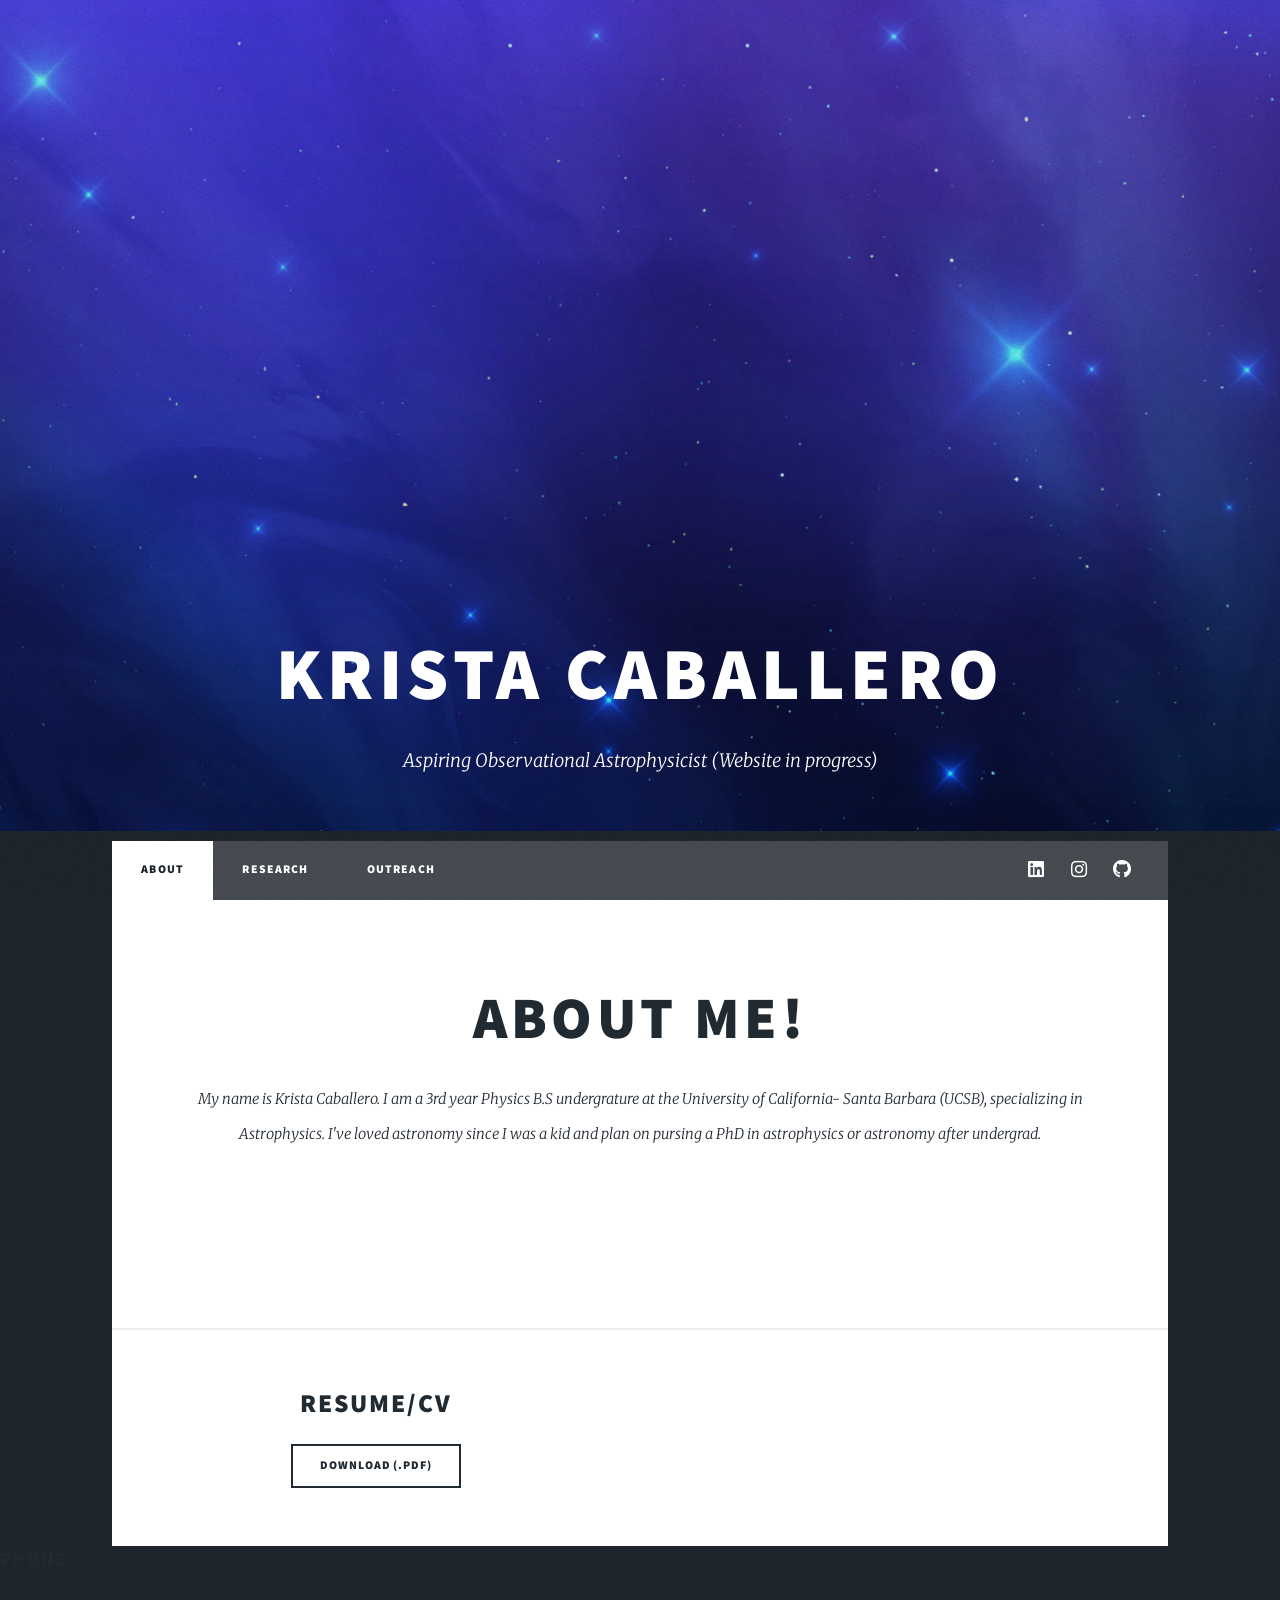
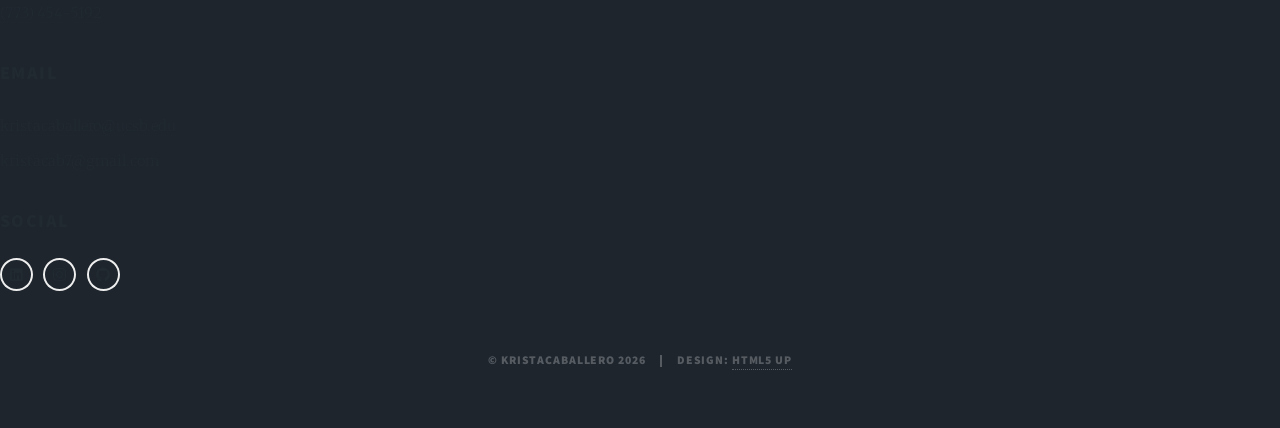
==== about.html @ 3893f132 "rename" ====
<!DOCTYPE HTML>
<!--
	Massively by HTML5 UP
	html5up.net | @ajlkn
	Free for personal and commercial use under the CCA 3.0 license (html5up.net/license)
-->
<html>
	<head>
		<title>About- Krista Caballero</title>
		<meta charset="utf-8" />
		<meta name="viewport" content="width=device-width, initial-scale=1, user-scalable=no" />
		<meta name="description" content="Krista Caballero — Physics undergraduate at UC Santa Barbara, aspiring observational astrophysicist." />
		<link rel="stylesheet" href="assets/css/main.css" />
		<noscript><link rel="stylesheet" href="assets/css/noscript.css" /></noscript>
	</head>
	<body class="is-preload">

		<!-- Wrapper -->
			<div id="wrapper" class="fade-in">

				<!-- Intro -->
					<div id="intro">
						<h1>Krista Caballero</h1>
						<p> Aspiring Observational Astrophysicist (Website in progress)</p>
						
					</div>

				

				<!-- Nav -->
					<nav id="nav">
						<ul class="links">
							<li class="active"><a href="index.html">About</a></li>
							<li><a href="generic.html">Research</a></li>
							<li><a href="elements.html">Outreach</a></li>
						</ul>
						<ul class="icons">
							<li><a href="#" class="icon brands fa-linkedin"><span class="label">LinkedIn</span></a></li>
							<li><a href="#" class="icon brands fa-instagram"><span class="label">Instagram</span></a></li>
							<li><a href="#" class="icon brands fa-github"><span class="label">GitHub</span></a></li>
						</ul>
					</nav>

				<!-- Main -->
					<div id="main">

						<!-- Featured Post -->
							<article class="post featured">
								<header class="major">
									<h2> About Me! </h2>
									<p> My name is Krista Caballero. I am a 3rd year Physics B.S undergrature at the University
										of California- Santa Barbara (UCSB), specializing in Astrophysics. I've loved astronomy since 
										I was a kid and plan on pursing a PhD in astrophysics or astronomy after undergrad.</p>
								</header>
								<a href="#" class="image main"><img src="images/pic01.jpg" alt="" /></a>
								
							</article>

						<!-- Posts -->
							<section class="posts">
								<article>
									<header>
				
										<h2> Resume/CV </h2>
									</header>

									<ul class="actions special">
										<li><a href="#" class="button"> Download (.pdf) </a></li>
									</ul>
								</article>
								

		
					</div>

				


						<section class="split contact">
						
							<section>
								<h3>Phone</h3>
								<p><a href="#">(773) 454-5192</a></p>
							</section>
							<section>
								<h3>Email</h3>
								<p><a href="#">kristacaballero@ucsb.edu </a> <br/> 
								<a href= "#"> kristacab7@gmail.com </a> </p>
							</section>
							<section>
								<h3>Social</h3>
								<ul class="icons alt">
									<li><a href="#" class="icon brands alt fa-linkedin"><span class="label">LinkedIn</span></a></li>
									<li><a href="#" class="icon brands alt fa-instagram"><span class="label">Instagram</span></a></li>
									<li><a href="#" class="icon brands alt fa-github"><span class="label">GitHub</span></a></li>
								</ul>
							</section>
						</section>
					</footer>

				<!-- Copyright -->
					<div id="copyright">
						<ul><li>&copy; KristaCaballero 2026</li><li>Design: <a href="https://html5up.net">HTML5 UP</a></li></ul>
					</div>

			</div>

		<!-- Scripts -->
			<script src="assets/js/jquery.min.js"></script>
			<script src="assets/js/jquery.scrollex.min.js"></script>
			<script src="assets/js/jquery.scrolly.min.js"></script>
			<script src="assets/js/browser.min.js"></script>
			<script src="assets/js/breakpoints.min.js"></script>
			<script src="assets/js/util.js"></script>
			<script src="assets/js/main.js"></script>

	</body>
</html>
---- assets/css/main.css ----
@import url(fontawesome-all.min.css);
@import url("https://fonts.googleapis.com/css?family=Merriweather:300,700,300italic,700italic|Source+Sans+Pro:900");

/*
	Massively by HTML5 UP
	html5up.net | @ajlkn
	Free for personal and commercial use under the CCA 3.0 license (html5up.net/license)
*/

html, body, div, span, applet, object,
iframe, h1, h2, h3, h4, h5, h6, p, blockquote,
pre, a, abbr, acronym, address, big, cite,
code, del, dfn, em, img, ins, kbd, q, s, samp,
small, strike, strong, sub, sup, tt, var, b,
u, i, center, dl, dt, dd, ol, ul, li, fieldset,
form, label, legend, table, caption, tbody,
tfoot, thead, tr, th, td, article, aside,
canvas, details, embed, figure, figcaption,
footer, header, hgroup, menu, nav, output, ruby,
section, summary, time, mark, audio, video {
	margin: 0;
	padding: 0;
	border: 0;
	font-size: 100%;
	font: inherit;
	vertical-align: baseline;}

article, aside, details, figcaption, figure,
footer, header, hgroup, menu, nav, section {
	display: block;}

body {
	line-height: 1;
}

ol, ul {
	list-style: none;
}

blockquote, q {
	quotes: none;
}

	blockquote:before, blockquote:after, q:before, q:after {
		content: '';
		content: none;
	}

table {
	border-collapse: collapse;
	border-spacing: 0;
}

body {
	-webkit-text-size-adjust: none;
}

mark {
	background-color: transparent;
	color: inherit;
}

input::-moz-focus-inner {
	border: 0;
	padding: 0;
}

input, select, textarea {
	-moz-appearance: none;
	-webkit-appearance: none;
	-ms-appearance: none;
	appearance: none;
}

/* Basic */

	@-ms-viewport {
		width: device-width;
	}

	body {
		-ms-overflow-style: scrollbar;
	}

	@media screen and (max-width: 480px) {

		html, body {
			min-width: 320px;
		}

	}

	html {
		box-sizing: border-box;
	}

	*, *:before, *:after {
		box-sizing: inherit;
	}

	body {
		background-color: #1e252d;
	}

		body.is-preload *, body.is-preload *:before, body.is-preload *:after {
			-moz-animation: none !important;
			-webkit-animation: none !important;
			-ms-animation: none !important;
			animation: none !important;
			-moz-transition: none !important;
			-webkit-transition: none !important;
			-ms-transition: none !important;
			transition: none !important;
		}

/* Type */

	html {
		font-size: 16pt;
	}

		@media screen and (max-width: 1680px) {

			html {
				font-size: 12pt;
			}

		}

		@media screen and (max-width: 1280px) {

			html {
				font-size: 11pt;
			}

		}

		@media screen and (max-width: 360px) {

			html {
				font-size: 10pt;
			}

		}

	body {
		color: #212931;
	}

	body, input, select, textarea {
		font-family: "Merriweather", Georgia, serif;
		font-weight: 300;
		font-size: 1rem;
		line-height: 2.375;
	}

	a {
		-moz-transition: color 0.2s ease-in-out, background-color 0.2s ease-in-out, border-color 0.2s ease-in-out, box-shadow 0.2s ease-in-out;
		-webkit-transition: color 0.2s ease-in-out, background-color 0.2s ease-in-out, border-color 0.2s ease-in-out, box-shadow 0.2s ease-in-out;
		-ms-transition: color 0.2s ease-in-out, background-color 0.2s ease-in-out, border-color 0.2s ease-in-out, box-shadow 0.2s ease-in-out;
		transition: color 0.2s ease-in-out, background-color 0.2s ease-in-out, border-color 0.2s ease-in-out, box-shadow 0.2s ease-in-out;
		border-bottom: dotted 1px;
		text-decoration: none;
	}

		a:hover {
			border-bottom-color: transparent;
		}

	strong, b {
		font-weight: 600;
	}

	em, i {
		font-style: italic;
	}

	p {
		text-align: justify;
		margin: 0 0 2rem 0;
	}

	h1, h2, h3, h4, h5, h6 {
		font-family: "Source Sans Pro", Helvetica, sans-serif;
		font-weight: 900;
		line-height: 1.5;
		letter-spacing: 0.075em;
		text-transform: uppercase;
		margin: 0 0 1rem 0;
	}

		h1 a, h2 a, h3 a, h4 a, h5 a, h6 a {
			border-bottom: 0;
			color: inherit;
			text-decoration: none;
		}

	h1 {
		font-size: 4rem;
		line-height: 1.1;
		margin: 0 0 2rem 0;
	}

	h2 {
		font-size: 1.75rem;
		line-height: 1.3;
		margin: 0 0 1.5rem 0;
	}

	h3 {
		font-size: 1.25rem;
		margin: 0 0 1.5rem 0;
	}

	h4 {
		font-size: 1rem;
	}

	h5 {
		font-size: 0.9rem;
	}

	h6 {
		font-size: 0.8rem;
	}

	sub {
		font-size: 0.8rem;
		position: relative;
		top: 0.5rem;
	}

	sup {
		font-size: 0.8rem;
		position: relative;
		top: -0.5rem;
	}

	blockquote {
		border-left: solid 4px;
		font-style: italic;
		margin: 0 0 2rem 0;
		padding: 0.5rem 0 0.5rem 2rem;
	}

	code {
		border: solid 2px;
		font-family: "Courier New", monospace;
		font-size: 0.9rem;
		margin: 0 0.25rem;
		padding: 0.25rem 0.65rem;
	}

	pre {
		-webkit-overflow-scrolling: touch;
		font-family: "Courier New", monospace;
		font-size: 0.9rem;
		margin: 0 0 2rem 0;
	}

		pre code {
			display: block;
			line-height: 1.75;
			padding: 1rem 1.5rem;
			overflow-x: auto;
		}

	hr {
		border: 0;
		border-bottom: solid 2px;
		margin: 3rem 0;
	}

		hr.major {
			margin: 5rem 0;
		}

	.align-left {
		text-align: left;
	}

	.align-center {
		text-align: center;
	}

	.align-right {
		text-align: right;
	}

	input, select, textarea {
		color: #212931;
	}

	a {
		color: #212931;
		border-bottom-color: rgba(33, 41, 49, 0.5);
	}

		a:hover {
			border-bottom-color: transparent;
			color: #18bfef !important;
		}

	strong, b {
		color: #212931;
	}

	h1, h2, h3, h4, h5, h6 {
		color: #212931;
	}

	blockquote {
		border-left-color: #eeeeee;
	}

	code {
		background: rgba(220, 220, 220, 0.25);
		border-color: #eeeeee;
	}

	hr {
		border-bottom-color: #eeeeee;
	}

/* Row */

	.row {
		display: flex;
		flex-wrap: wrap;
		box-sizing: border-box;
		align-items: stretch;
	}

		.row > * {
			box-sizing: border-box;
		}

		.row.gtr-uniform > * > :last-child {
			margin-bottom: 0;
		}

		.row.aln-left {
			justify-content: flex-start;
		}

		.row.aln-center {
			justify-content: center;
		}

		.row.aln-right {
			justify-content: flex-end;
		}

		.row.aln-top {
			align-items: flex-start;
		}

		.row.aln-middle {
			align-items: center;
		}

		.row.aln-bottom {
			align-items: flex-end;
		}

		.row > .imp {
			order: -1;
		}

		.row > .col-1 {
			width: 8.33333%;
		}

		.row > .off-1 {
			margin-left: 8.33333%;
		}

		.row > .col-2 {
			width: 16.66667%;
		}

		.row > .off-2 {
			margin-left: 16.66667%;
		}

		.row > .col-3 {
			width: 25%;
		}

		.row > .off-3 {
			margin-left: 25%;
		}

		.row > .col-4 {
			width: 33.33333%;
		}

		.row > .off-4 {
			margin-left: 33.33333%;
		}

		.row > .col-5 {
			width: 41.66667%;
		}

		.row > .off-5 {
			margin-left: 41.66667%;
		}

		.row > .col-6 {
			width: 50%;
		}

		.row > .off-6 {
			margin-left: 50%;
		}

		.row > .col-7 {
			width: 58.33333%;
		}

		.row > .off-7 {
			margin-left: 58.33333%;
		}

		.row > .col-8 {
			width: 66.66667%;
		}

		.row > .off-8 {
			margin-left: 66.66667%;
		}

		.row > .col-9 {
			width: 75%;
		}

		.row > .off-9 {
			margin-left: 75%;
		}

		.row > .col-10 {
			width: 83.33333%;
		}

		.row > .off-10 {
			margin-left: 83.33333%;
		}

		.row > .col-11 {
			width: 91.66667%;
		}

		.row > .off-11 {
			margin-left: 91.66667%;
		}

		.row > .col-12 {
			width: 100%;
		}

		.row > .off-12 {
			margin-left: 100%;
		}

		.row.gtr-0 {
			margin-top: 0;
			margin-left: 0rem;
		}

			.row.gtr-0 > * {
				padding: 0 0 0 0rem;
			}

			.row.gtr-0.gtr-uniform {
				margin-top: 0rem;
			}

				.row.gtr-0.gtr-uniform > * {
					padding-top: 0rem;
				}

		.row.gtr-25 {
			margin-top: 0;
			margin-left: -0.375rem;
		}

			.row.gtr-25 > * {
				padding: 0 0 0 0.375rem;
			}

			.row.gtr-25.gtr-uniform {
				margin-top: -0.375rem;
			}

				.row.gtr-25.gtr-uniform > * {
					padding-top: 0.375rem;
				}

		.row.gtr-50 {
			margin-top: 0;
			margin-left: -0.75rem;
		}

			.row.gtr-50 > * {
				padding: 0 0 0 0.75rem;
			}

			.row.gtr-50.gtr-uniform {
				margin-top: -0.75rem;
			}

				.row.gtr-50.gtr-uniform > * {
					padding-top: 0.75rem;
				}

		.row {
			margin-top: 0;
			margin-left: -1.5rem;
		}

			.row > * {
				padding: 0 0 0 1.5rem;
			}

			.row.gtr-uniform {
				margin-top: -1.5rem;
			}

				.row.gtr-uniform > * {
					padding-top: 1.5rem;
				}

		.row.gtr-150 {
			margin-top: 0;
			margin-left: -2.25rem;
		}

			.row.gtr-150 > * {
				padding: 0 0 0 2.25rem;
			}

			.row.gtr-150.gtr-uniform {
				margin-top: -2.25rem;
			}

				.row.gtr-150.gtr-uniform > * {
					padding-top: 2.25rem;
				}

		.row.gtr-200 {
			margin-top: 0;
			margin-left: -3rem;
		}

			.row.gtr-200 > * {
				padding: 0 0 0 3rem;
			}

			.row.gtr-200.gtr-uniform {
				margin-top: -3rem;
			}

				.row.gtr-200.gtr-uniform > * {
					padding-top: 3rem;
				}

		@media screen and (max-width: 1680px) {

			.row {
				display: flex;
				flex-wrap: wrap;
				box-sizing: border-box;
				align-items: stretch;
			}

				.row > * {
					box-sizing: border-box;
				}

				.row.gtr-uniform > * > :last-child {
					margin-bottom: 0;
				}

				.row.aln-left {
					justify-content: flex-start;
				}

				.row.aln-center {
					justify-content: center;
				}

				.row.aln-right {
					justify-content: flex-end;
				}

				.row.aln-top {
					align-items: flex-start;
				}

				.row.aln-middle {
					align-items: center;
				}

				.row.aln-bottom {
					align-items: flex-end;
				}

				.row > .imp-xlarge {
					order: -1;
				}

				.row > .col-1-xlarge {
					width: 8.33333%;
				}

				.row > .off-1-xlarge {
					margin-left: 8.33333%;
				}

				.row > .col-2-xlarge {
					width: 16.66667%;
				}

				.row > .off-2-xlarge {
					margin-left: 16.66667%;
				}

				.row > .col-3-xlarge {
					width: 25%;
				}

				.row > .off-3-xlarge {
					margin-left: 25%;
				}

				.row > .col-4-xlarge {
					width: 33.33333%;
				}

				.row > .off-4-xlarge {
					margin-left: 33.33333%;
				}

				.row > .col-5-xlarge {
					width: 41.66667%;
				}

				.row > .off-5-xlarge {
					margin-left: 41.66667%;
				}

				.row > .col-6-xlarge {
					width: 50%;
				}

				.row > .off-6-xlarge {
					margin-left: 50%;
				}

				.row > .col-7-xlarge {
					width: 58.33333%;
				}

				.row > .off-7-xlarge {
					margin-left: 58.33333%;
				}

				.row > .col-8-xlarge {
					width: 66.66667%;
				}

				.row > .off-8-xlarge {
					margin-left: 66.66667%;
				}

				.row > .col-9-xlarge {
					width: 75%;
				}

				.row > .off-9-xlarge {
					margin-left: 75%;
				}

				.row > .col-10-xlarge {
					width: 83.33333%;
				}

				.row > .off-10-xlarge {
					margin-left: 83.33333%;
				}

				.row > .col-11-xlarge {
					width: 91.66667%;
				}

				.row > .off-11-xlarge {
					margin-left: 91.66667%;
				}

				.row > .col-12-xlarge {
					width: 100%;
				}

				.row > .off-12-xlarge {
					margin-left: 100%;
				}

				.row.gtr-0 {
					margin-top: 0;
					margin-left: 0rem;
				}

					.row.gtr-0 > * {
						padding: 0 0 0 0rem;
					}

					.row.gtr-0.gtr-uniform {
						margin-top: 0rem;
					}

						.row.gtr-0.gtr-uniform > * {
							padding-top: 0rem;
						}

				.row.gtr-25 {
					margin-top: 0;
					margin-left: -0.375rem;
				}

					.row.gtr-25 > * {
						padding: 0 0 0 0.375rem;
					}

					.row.gtr-25.gtr-uniform {
						margin-top: -0.375rem;
					}

						.row.gtr-25.gtr-uniform > * {
							padding-top: 0.375rem;
						}

				.row.gtr-50 {
					margin-top: 0;
					margin-left: -0.75rem;
				}

					.row.gtr-50 > * {
						padding: 0 0 0 0.75rem;
					}

					.row.gtr-50.gtr-uniform {
						margin-top: -0.75rem;
					}

						.row.gtr-50.gtr-uniform > * {
							padding-top: 0.75rem;
						}

				.row {
					margin-top: 0;
					margin-left: -1.5rem;
				}

					.row > * {
						padding: 0 0 0 1.5rem;
					}

					.row.gtr-uniform {
						margin-top: -1.5rem;
					}

						.row.gtr-uniform > * {
							padding-top: 1.5rem;
						}

				.row.gtr-150 {
					margin-top: 0;
					margin-left: -2.25rem;
				}

					.row.gtr-150 > * {
						padding: 0 0 0 2.25rem;
					}

					.row.gtr-150.gtr-uniform {
						margin-top: -2.25rem;
					}

						.row.gtr-150.gtr-uniform > * {
							padding-top: 2.25rem;
						}

				.row.gtr-200 {
					margin-top: 0;
					margin-left: -3rem;
				}

					.row.gtr-200 > * {
						padding: 0 0 0 3rem;
					}

					.row.gtr-200.gtr-uniform {
						margin-top: -3rem;
					}

						.row.gtr-200.gtr-uniform > * {
							padding-top: 3rem;
						}

		}

		@media screen and (max-width: 1280px) {

			.row {
				display: flex;
				flex-wrap: wrap;
				box-sizing: border-box;
				align-items: stretch;
			}

				.row > * {
					box-sizing: border-box;
				}

				.row.gtr-uniform > * > :last-child {
					margin-bottom: 0;
				}

				.row.aln-left {
					justify-content: flex-start;
				}

				.row.aln-center {
					justify-content: center;
				}

				.row.aln-right {
					justify-content: flex-end;
				}

				.row.aln-top {
					align-items: flex-start;
				}

				.row.aln-middle {
					align-items: center;
				}

				.row.aln-bottom {
					align-items: flex-end;
				}

				.row > .imp-large {
					order: -1;
				}

				.row > .col-1-large {
					width: 8.33333%;
				}

				.row > .off-1-large {
					margin-left: 8.33333%;
				}

				.row > .col-2-large {
					width: 16.66667%;
				}

				.row > .off-2-large {
					margin-left: 16.66667%;
				}

				.row > .col-3-large {
					width: 25%;
				}

				.row > .off-3-large {
					margin-left: 25%;
				}

				.row > .col-4-large {
					width: 33.33333%;
				}

				.row > .off-4-large {
					margin-left: 33.33333%;
				}

				.row > .col-5-large {
					width: 41.66667%;
				}

				.row > .off-5-large {
					margin-left: 41.66667%;
				}

				.row > .col-6-large {
					width: 50%;
				}

				.row > .off-6-large {
					margin-left: 50%;
				}

				.row > .col-7-large {
					width: 58.33333%;
				}

				.row > .off-7-large {
					margin-left: 58.33333%;
				}

				.row > .col-8-large {
					width: 66.66667%;
				}

				.row > .off-8-large {
					margin-left: 66.66667%;
				}

				.row > .col-9-large {
					width: 75%;
				}

				.row > .off-9-large {
					margin-left: 75%;
				}

				.row > .col-10-large {
					width: 83.33333%;
				}

				.row > .off-10-large {
					margin-left: 83.33333%;
				}

				.row > .col-11-large {
					width: 91.66667%;
				}

				.row > .off-11-large {
					margin-left: 91.66667%;
				}

				.row > .col-12-large {
					width: 100%;
				}

				.row > .off-12-large {
					margin-left: 100%;
				}

				.row.gtr-0 {
					margin-top: 0;
					margin-left: 0rem;
				}

					.row.gtr-0 > * {
						padding: 0 0 0 0rem;
					}

					.row.gtr-0.gtr-uniform {
						margin-top: 0rem;
					}

						.row.gtr-0.gtr-uniform > * {
							padding-top: 0rem;
						}

				.row.gtr-25 {
					margin-top: 0;
					margin-left: -0.375rem;
				}

					.row.gtr-25 > * {
						padding: 0 0 0 0.375rem;
					}

					.row.gtr-25.gtr-uniform {
						margin-top: -0.375rem;
					}

						.row.gtr-25.gtr-uniform > * {
							padding-top: 0.375rem;
						}

				.row.gtr-50 {
					margin-top: 0;
					margin-left: -0.75rem;
				}

					.row.gtr-50 > * {
						padding: 0 0 0 0.75rem;
					}

					.row.gtr-50.gtr-uniform {
						margin-top: -0.75rem;
					}

						.row.gtr-50.gtr-uniform > * {
							padding-top: 0.75rem;
						}

				.row {
					margin-top: 0;
					margin-left: -1.5rem;
				}

					.row > * {
						padding: 0 0 0 1.5rem;
					}

					.row.gtr-uniform {
						margin-top: -1.5rem;
					}

						.row.gtr-uniform > * {
							padding-top: 1.5rem;
						}

				.row.gtr-150 {
					margin-top: 0;
					margin-left: -2.25rem;
				}

					.row.gtr-150 > * {
						padding: 0 0 0 2.25rem;
					}

					.row.gtr-150.gtr-uniform {
						margin-top: -2.25rem;
					}

						.row.gtr-150.gtr-uniform > * {
							padding-top: 2.25rem;
						}

				.row.gtr-200 {
					margin-top: 0;
					margin-left: -3rem;
				}

					.row.gtr-200 > * {
						padding: 0 0 0 3rem;
					}

					.row.gtr-200.gtr-uniform {
						margin-top: -3rem;
					}

						.row.gtr-200.gtr-uniform > * {
							padding-top: 3rem;
						}

		}

		@media screen and (max-width: 980px) {

			.row {
				display: flex;
				flex-wrap: wrap;
				box-sizing: border-box;
				align-items: stretch;
			}

				.row > * {
					box-sizing: border-box;
				}

				.row.gtr-uniform > * > :last-child {
					margin-bottom: 0;
				}

				.row.aln-left {
					justify-content: flex-start;
				}

				.row.aln-center {
					justify-content: center;
				}

				.row.aln-right {
					justify-content: flex-end;
				}

				.row.aln-top {
					align-items: flex-start;
				}

				.row.aln-middle {
					align-items: center;
				}

				.row.aln-bottom {
					align-items: flex-end;
				}

				.row > .imp-medium {
					order: -1;
				}

				.row > .col-1-medium {
					width: 8.33333%;
				}

				.row > .off-1-medium {
					margin-left: 8.33333%;
				}

				.row > .col-2-medium {
					width: 16.66667%;
				}

				.row > .off-2-medium {
					margin-left: 16.66667%;
				}

				.row > .col-3-medium {
					width: 25%;
				}

				.row > .off-3-medium {
					margin-left: 25%;
				}

				.row > .col-4-medium {
					width: 33.33333%;
				}

				.row > .off-4-medium {
					margin-left: 33.33333%;
				}

				.row > .col-5-medium {
					width: 41.66667%;
				}

				.row > .off-5-medium {
					margin-left: 41.66667%;
				}

				.row > .col-6-medium {
					width: 50%;
				}

				.row > .off-6-medium {
					margin-left: 50%;
				}

				.row > .col-7-medium {
					width: 58.33333%;
				}

				.row > .off-7-medium {
					margin-left: 58.33333%;
				}

				.row > .col-8-medium {
					width: 66.66667%;
				}

				.row > .off-8-medium {
					margin-left: 66.66667%;
				}

				.row > .col-9-medium {
					width: 75%;
				}

				.row > .off-9-medium {
					margin-left: 75%;
				}

				.row > .col-10-medium {
					width: 83.33333%;
				}

				.row > .off-10-medium {
					margin-left: 83.33333%;
				}

				.row > .col-11-medium {
					width: 91.66667%;
				}

				.row > .off-11-medium {
					margin-left: 91.66667%;
				}

				.row > .col-12-medium {
					width: 100%;
				}

				.row > .off-12-medium {
					margin-left: 100%;
				}

				.row.gtr-0 {
					margin-top: 0;
					margin-left: 0rem;
				}

					.row.gtr-0 > * {
						padding: 0 0 0 0rem;
					}

					.row.gtr-0.gtr-uniform {
						margin-top: 0rem;
					}

						.row.gtr-0.gtr-uniform > * {
							padding-top: 0rem;
						}

				.row.gtr-25 {
					margin-top: 0;
					margin-left: -0.375rem;
				}

					.row.gtr-25 > * {
						padding: 0 0 0 0.375rem;
					}

					.row.gtr-25.gtr-uniform {
						margin-top: -0.375rem;
					}

						.row.gtr-25.gtr-uniform > * {
							padding-top: 0.375rem;
						}

				.row.gtr-50 {
					margin-top: 0;
					margin-left: -0.75rem;
				}

					.row.gtr-50 > * {
						padding: 0 0 0 0.75rem;
					}

					.row.gtr-50.gtr-uniform {
						margin-top: -0.75rem;
					}

						.row.gtr-50.gtr-uniform > * {
							padding-top: 0.75rem;
						}

				.row {
					margin-top: 0;
					margin-left: -1.5rem;
				}

					.row > * {
						padding: 0 0 0 1.5rem;
					}

					.row.gtr-uniform {
						margin-top: -1.5rem;
					}

						.row.gtr-uniform > * {
							padding-top: 1.5rem;
						}

				.row.gtr-150 {
					margin-top: 0;
					margin-left: -2.25rem;
				}

					.row.gtr-150 > * {
						padding: 0 0 0 2.25rem;
					}

					.row.gtr-150.gtr-uniform {
						margin-top: -2.25rem;
					}

						.row.gtr-150.gtr-uniform > * {
							padding-top: 2.25rem;
						}

				.row.gtr-200 {
					margin-top: 0;
					margin-left: -3rem;
				}

					.row.gtr-200 > * {
						padding: 0 0 0 3rem;
					}

					.row.gtr-200.gtr-uniform {
						margin-top: -3rem;
					}

						.row.gtr-200.gtr-uniform > * {
							padding-top: 3rem;
						}

		}

		@media screen and (max-width: 736px) {

			.row {
				display: flex;
				flex-wrap: wrap;
				box-sizing: border-box;
				align-items: stretch;
			}

				.row > * {
					box-sizing: border-box;
				}

				.row.gtr-uniform > * > :last-child {
					margin-bottom: 0;
				}

				.row.aln-left {
					justify-content: flex-start;
				}

				.row.aln-center {
					justify-content: center;
				}

				.row.aln-right {
					justify-content: flex-end;
				}

				.row.aln-top {
					align-items: flex-start;
				}

				.row.aln-middle {
					align-items: center;
				}

				.row.aln-bottom {
					align-items: flex-end;
				}

				.row > .imp-small {
					order: -1;
				}

				.row > .col-1-small {
					width: 8.33333%;
				}

				.row > .off-1-small {
					margin-left: 8.33333%;
				}

				.row > .col-2-small {
					width: 16.66667%;
				}

				.row > .off-2-small {
					margin-left: 16.66667%;
				}

				.row > .col-3-small {
					width: 25%;
				}

				.row > .off-3-small {
					margin-left: 25%;
				}

				.row > .col-4-small {
					width: 33.33333%;
				}

				.row > .off-4-small {
					margin-left: 33.33333%;
				}

				.row > .col-5-small {
					width: 41.66667%;
				}

				.row > .off-5-small {
					margin-left: 41.66667%;
				}

				.row > .col-6-small {
					width: 50%;
				}

				.row > .off-6-small {
					margin-left: 50%;
				}

				.row > .col-7-small {
					width: 58.33333%;
				}

				.row > .off-7-small {
					margin-left: 58.33333%;
				}

				.row > .col-8-small {
					width: 66.66667%;
				}

				.row > .off-8-small {
					margin-left: 66.66667%;
				}

				.row > .col-9-small {
					width: 75%;
				}

				.row > .off-9-small {
					margin-left: 75%;
				}

				.row > .col-10-small {
					width: 83.33333%;
				}

				.row > .off-10-small {
					margin-left: 83.33333%;
				}

				.row > .col-11-small {
					width: 91.66667%;
				}

				.row > .off-11-small {
					margin-left: 91.66667%;
				}

				.row > .col-12-small {
					width: 100%;
				}

				.row > .off-12-small {
					margin-left: 100%;
				}

				.row.gtr-0 {
					margin-top: 0;
					margin-left: 0rem;
				}

					.row.gtr-0 > * {
						padding: 0 0 0 0rem;
					}

					.row.gtr-0.gtr-uniform {
						margin-top: 0rem;
					}

						.row.gtr-0.gtr-uniform > * {
							padding-top: 0rem;
						}

				.row.gtr-25 {
					margin-top: 0;
					margin-left: -0.375rem;
				}

					.row.gtr-25 > * {
						padding: 0 0 0 0.375rem;
					}

					.row.gtr-25.gtr-uniform {
						margin-top: -0.375rem;
					}

						.row.gtr-25.gtr-uniform > * {
							padding-top: 0.375rem;
						}

				.row.gtr-50 {
					margin-top: 0;
					margin-left: -0.75rem;
				}

					.row.gtr-50 > * {
						padding: 0 0 0 0.75rem;
					}

					.row.gtr-50.gtr-uniform {
						margin-top: -0.75rem;
					}

						.row.gtr-50.gtr-uniform > * {
							padding-top: 0.75rem;
						}

				.row {
					margin-top: 0;
					margin-left: -1.5rem;
				}

					.row > * {
						padding: 0 0 0 1.5rem;
					}

					.row.gtr-uniform {
						margin-top: -1.5rem;
					}

						.row.gtr-uniform > * {
							padding-top: 1.5rem;
						}

				.row.gtr-150 {
					margin-top: 0;
					margin-left: -2.25rem;
				}

					.row.gtr-150 > * {
						padding: 0 0 0 2.25rem;
					}

					.row.gtr-150.gtr-uniform {
						margin-top: -2.25rem;
					}

						.row.gtr-150.gtr-uniform > * {
							padding-top: 2.25rem;
						}

				.row.gtr-200 {
					margin-top: 0;
					margin-left: -3rem;
				}

					.row.gtr-200 > * {
						padding: 0 0 0 3rem;
					}

					.row.gtr-200.gtr-uniform {
						margin-top: -3rem;
					}

						.row.gtr-200.gtr-uniform > * {
							padding-top: 3rem;
						}

		}

		@media screen and (max-width: 480px) {

			.row {
				display: flex;
				flex-wrap: wrap;
				box-sizing: border-box;
				align-items: stretch;
			}

				.row > * {
					box-sizing: border-box;
				}

				.row.gtr-uniform > * > :last-child {
					margin-bottom: 0;
				}

				.row.aln-left {
					justify-content: flex-start;
				}

				.row.aln-center {
					justify-content: center;
				}

				.row.aln-right {
					justify-content: flex-end;
				}

				.row.aln-top {
					align-items: flex-start;
				}

				.row.aln-middle {
					align-items: center;
				}

				.row.aln-bottom {
					align-items: flex-end;
				}

				.row > .imp-xsmall {
					order: -1;
				}

				.row > .col-1-xsmall {
					width: 8.33333%;
				}

				.row > .off-1-xsmall {
					margin-left: 8.33333%;
				}

				.row > .col-2-xsmall {
					width: 16.66667%;
				}

				.row > .off-2-xsmall {
					margin-left: 16.66667%;
				}

				.row > .col-3-xsmall {
					width: 25%;
				}

				.row > .off-3-xsmall {
					margin-left: 25%;
				}

				.row > .col-4-xsmall {
					width: 33.33333%;
				}

				.row > .off-4-xsmall {
					margin-left: 33.33333%;
				}

				.row > .col-5-xsmall {
					width: 41.66667%;
				}

				.row > .off-5-xsmall {
					margin-left: 41.66667%;
				}

				.row > .col-6-xsmall {
					width: 50%;
				}

				.row > .off-6-xsmall {
					margin-left: 50%;
				}

				.row > .col-7-xsmall {
					width: 58.33333%;
				}

				.row > .off-7-xsmall {
					margin-left: 58.33333%;
				}

				.row > .col-8-xsmall {
					width: 66.66667%;
				}

				.row > .off-8-xsmall {
					margin-left: 66.66667%;
				}

				.row > .col-9-xsmall {
					width: 75%;
				}

				.row > .off-9-xsmall {
					margin-left: 75%;
				}

				.row > .col-10-xsmall {
					width: 83.33333%;
				}

				.row > .off-10-xsmall {
					margin-left: 83.33333%;
				}

				.row > .col-11-xsmall {
					width: 91.66667%;
				}

				.row > .off-11-xsmall {
					margin-left: 91.66667%;
				}

				.row > .col-12-xsmall {
					width: 100%;
				}

				.row > .off-12-xsmall {
					margin-left: 100%;
				}

				.row.gtr-0 {
					margin-top: 0;
					margin-left: 0rem;
				}

					.row.gtr-0 > * {
						padding: 0 0 0 0rem;
					}

					.row.gtr-0.gtr-uniform {
						margin-top: 0rem;
					}

						.row.gtr-0.gtr-uniform > * {
							padding-top: 0rem;
						}

				.row.gtr-25 {
					margin-top: 0;
					margin-left: -0.375rem;
				}

					.row.gtr-25 > * {
						padding: 0 0 0 0.375rem;
					}

					.row.gtr-25.gtr-uniform {
						margin-top: -0.375rem;
					}

						.row.gtr-25.gtr-uniform > * {
							padding-top: 0.375rem;
						}

				.row.gtr-50 {
					margin-top: 0;
					margin-left: -0.75rem;
				}

					.row.gtr-50 > * {
						padding: 0 0 0 0.75rem;
					}

					.row.gtr-50.gtr-uniform {
						margin-top: -0.75rem;
					}

						.row.gtr-50.gtr-uniform > * {
							padding-top: 0.75rem;
						}

				.row {
					margin-top: 0;
					margin-left: -1.5rem;
				}

					.row > * {
						padding: 0 0 0 1.5rem;
					}

					.row.gtr-uniform {
						margin-top: -1.5rem;
					}

						.row.gtr-uniform > * {
							padding-top: 1.5rem;
						}

				.row.gtr-150 {
					margin-top: 0;
					margin-left: -2.25rem;
				}

					.row.gtr-150 > * {
						padding: 0 0 0 2.25rem;
					}

					.row.gtr-150.gtr-uniform {
						margin-top: -2.25rem;
					}

						.row.gtr-150.gtr-uniform > * {
							padding-top: 2.25rem;
						}

				.row.gtr-200 {
					margin-top: 0;
					margin-left: -3rem;
				}

					.row.gtr-200 > * {
						padding: 0 0 0 3rem;
					}

					.row.gtr-200.gtr-uniform {
						margin-top: -3rem;
					}

						.row.gtr-200.gtr-uniform > * {
							padding-top: 3rem;
						}

		}

		@media screen and (max-width: 360px) {

			.row {
				display: flex;
				flex-wrap: wrap;
				box-sizing: border-box;
				align-items: stretch;
			}

				.row > * {
					box-sizing: border-box;
				}

				.row.gtr-uniform > * > :last-child {
					margin-bottom: 0;
				}

				.row.aln-left {
					justify-content: flex-start;
				}

				.row.aln-center {
					justify-content: center;
				}

				.row.aln-right {
					justify-content: flex-end;
				}

				.row.aln-top {
					align-items: flex-start;
				}

				.row.aln-middle {
					align-items: center;
				}

				.row.aln-bottom {
					align-items: flex-end;
				}

				.row > .imp-xxsmall {
					order: -1;
				}

				.row > .col-1-xxsmall {
					width: 8.33333%;
				}

				.row > .off-1-xxsmall {
					margin-left: 8.33333%;
				}

				.row > .col-2-xxsmall {
					width: 16.66667%;
				}

				.row > .off-2-xxsmall {
					margin-left: 16.66667%;
				}

				.row > .col-3-xxsmall {
					width: 25%;
				}

				.row > .off-3-xxsmall {
					margin-left: 25%;
				}

				.row > .col-4-xxsmall {
					width: 33.33333%;
				}

				.row > .off-4-xxsmall {
					margin-left: 33.33333%;
				}

				.row > .col-5-xxsmall {
					width: 41.66667%;
				}

				.row > .off-5-xxsmall {
					margin-left: 41.66667%;
				}

				.row > .col-6-xxsmall {
					width: 50%;
				}

				.row > .off-6-xxsmall {
					margin-left: 50%;
				}

				.row > .col-7-xxsmall {
					width: 58.33333%;
				}

				.row > .off-7-xxsmall {
					margin-left: 58.33333%;
				}

				.row > .col-8-xxsmall {
					width: 66.66667%;
				}

				.row > .off-8-xxsmall {
					margin-left: 66.66667%;
				}

				.row > .col-9-xxsmall {
					width: 75%;
				}

				.row > .off-9-xxsmall {
					margin-left: 75%;
				}

				.row > .col-10-xxsmall {
					width: 83.33333%;
				}

				.row > .off-10-xxsmall {
					margin-left: 83.33333%;
				}

				.row > .col-11-xxsmall {
					width: 91.66667%;
				}

				.row > .off-11-xxsmall {
					margin-left: 91.66667%;
				}

				.row > .col-12-xxsmall {
					width: 100%;
				}

				.row > .off-12-xxsmall {
					margin-left: 100%;
				}

				.row.gtr-0 {
					margin-top: 0;
					margin-left: 0rem;
				}

					.row.gtr-0 > * {
						padding: 0 0 0 0rem;
					}

					.row.gtr-0.gtr-uniform {
						margin-top: 0rem;
					}

						.row.gtr-0.gtr-uniform > * {
							padding-top: 0rem;
						}

				.row.gtr-25 {
					margin-top: 0;
					margin-left: -0.375rem;
				}

					.row.gtr-25 > * {
						padding: 0 0 0 0.375rem;
					}

					.row.gtr-25.gtr-uniform {
						margin-top: -0.375rem;
					}

						.row.gtr-25.gtr-uniform > * {
							padding-top: 0.375rem;
						}

				.row.gtr-50 {
					margin-top: 0;
					margin-left: -0.75rem;
				}

					.row.gtr-50 > * {
						padding: 0 0 0 0.75rem;
					}

					.row.gtr-50.gtr-uniform {
						margin-top: -0.75rem;
					}

						.row.gtr-50.gtr-uniform > * {
							padding-top: 0.75rem;
						}

				.row {
					margin-top: 0;
					margin-left: -1.5rem;
				}

					.row > * {
						padding: 0 0 0 1.5rem;
					}

					.row.gtr-uniform {
						margin-top: -1.5rem;
					}

						.row.gtr-uniform > * {
							padding-top: 1.5rem;
						}

				.row.gtr-150 {
					margin-top: 0;
					margin-left: -2.25rem;
				}

					.row.gtr-150 > * {
						padding: 0 0 0 2.25rem;
					}

					.row.gtr-150.gtr-uniform {
						margin-top: -2.25rem;
					}

						.row.gtr-150.gtr-uniform > * {
							padding-top: 2.25rem;
						}

				.row.gtr-200 {
					margin-top: 0;
					margin-left: -3rem;
				}

					.row.gtr-200 > * {
						padding: 0 0 0 3rem;
					}

					.row.gtr-200.gtr-uniform {
						margin-top: -3rem;
					}

						.row.gtr-200.gtr-uniform > * {
							padding-top: 3rem;
						}

		}

/* Box */

	.box {
		border: solid 2px;
		margin-bottom: 2rem;
		padding: 1.5rem;
	}

		.box > :last-child,
		.box > :last-child > :last-child,
		.box > :last-child > :last-child > :last-child {
			margin-bottom: 0;
		}

		.box.alt {
			border: 0;
			border-radius: 0;
			padding: 0;
		}

	.box {
		border-color: #eeeeee;
	}

/* Button */

	input[type="submit"],
	input[type="reset"],
	input[type="button"],
	button,
	.button {
		-moz-appearance: none;
		-webkit-appearance: none;
		-ms-appearance: none;
		appearance: none;
		-moz-transition: background-color 0.2s ease-in-out, box-shadow 0.2s ease-in-out, color 0.2s ease-in-out;
		-webkit-transition: background-color 0.2s ease-in-out, box-shadow 0.2s ease-in-out, color 0.2s ease-in-out;
		-ms-transition: background-color 0.2s ease-in-out, box-shadow 0.2s ease-in-out, color 0.2s ease-in-out;
		transition: background-color 0.2s ease-in-out, box-shadow 0.2s ease-in-out, color 0.2s ease-in-out;
		border: 0;
		border-radius: 0;
		cursor: pointer;
		display: inline-block;
		font-family: "Source Sans Pro", Helvetica, sans-serif;
		font-size: 0.8rem;
		font-weight: 900;
		letter-spacing: 0.075em;
		height: 3rem;
		line-height: 3rem;
		padding: 0 2rem;
		text-align: center;
		text-decoration: none;
		text-transform: uppercase;
		white-space: nowrap;
	}

		input[type="submit"].icon:before,
		input[type="reset"].icon:before,
		input[type="button"].icon:before,
		button.icon:before,
		.button.icon:before {
			margin-right: 0.5rem;
		}

		input[type="submit"].icon.solo,
		input[type="reset"].icon.solo,
		input[type="button"].icon.solo,
		button.icon.solo,
		.button.icon.solo {
			position: relative;
			width: 4rem;
			height: 4rem;
			line-height: 4rem;
			border-radius: 4rem;
			text-indent: 4rem;
			overflow: hidden;
			padding: 0;
			white-space: nowrap;
		}

			input[type="submit"].icon.solo:before,
			input[type="reset"].icon.solo:before,
			input[type="button"].icon.solo:before,
			button.icon.solo:before,
			.button.icon.solo:before {
				position: absolute;
				display: block;
				top: 0;
				left: 0;
				width: inherit;
				height: inherit;
				line-height: inherit;
				font-size: 1.25rem;
				margin-right: 0;
				text-align: center;
				text-indent: 0;
			}

		input[type="submit"].fit,
		input[type="reset"].fit,
		input[type="button"].fit,
		button.fit,
		.button.fit {
			width: 100%;
		}

		input[type="submit"].small,
		input[type="reset"].small,
		input[type="button"].small,
		button.small,
		.button.small {
			font-size: 0.7rem;
			height: 2.5rem;
			line-height: 2.5rem;
			padding: 0 1.5rem;
		}

		input[type="submit"].large,
		input[type="reset"].large,
		input[type="button"].large,
		button.large,
		.button.large {
			font-size: 0.9rem;
			height: 3.5rem;
			line-height: 3.5rem;
			padding: 0 2.75rem;
		}

		@media screen and (max-width: 980px) {

			input[type="submit"],
			input[type="reset"],
			input[type="button"],
			button,
			.button {
				font-size: 0.9rem;
				height: 3.25rem;
				line-height: 3.25rem;
			}

				input[type="submit"].large,
				input[type="reset"].large,
				input[type="button"].large,
				button.large,
				.button.large {
					font-size: 1rem;
					height: 3.75rem;
					line-height: 3.75rem;
				}

		}

		input[type="submit"].disabled, input[type="submit"]:disabled,
		input[type="reset"].disabled,
		input[type="reset"]:disabled,
		input[type="button"].disabled,
		input[type="button"]:disabled,
		button.disabled,
		button:disabled,
		.button.disabled,
		.button:disabled {
			pointer-events: none;
			opacity: 0.25;
		}

	input[type="submit"],
	input[type="reset"],
	input[type="button"],
	button,
	.button {
		background-color: transparent;
		box-shadow: inset 0 0 0 2px #212931;
		color: #212931 !important;
	}

		input[type="submit"]:hover,
		input[type="reset"]:hover,
		input[type="button"]:hover,
		button:hover,
		.button:hover {
			box-shadow: inset 0 0 0 2px #18bfef;
			color: #18bfef !important;
		}

		input[type="submit"].primary,
		input[type="reset"].primary,
		input[type="button"].primary,
		button.primary,
		.button.primary {
			background-color: #212931;
			box-shadow: none;
			color: #ffffff !important;
		}

			input[type="submit"].primary:hover,
			input[type="reset"].primary:hover,
			input[type="button"].primary:hover,
			button.primary:hover,
			.button.primary:hover {
				background-color: #18bfef;
			}

/* Form */

	form {
		margin: 0 0 2rem 0;
	}

		form > :last-child {
			margin-bottom: 0;
		}

		form > .fields {
			display: -moz-flex;
			display: -webkit-flex;
			display: -ms-flex;
			display: flex;
			-moz-flex-wrap: wrap;
			-webkit-flex-wrap: wrap;
			-ms-flex-wrap: wrap;
			flex-wrap: wrap;
			width: calc(100% + 3rem);
			margin: -1.5rem 0 2rem -1.5rem;
		}

			form > .fields > .field {
				-moz-flex-grow: 0;
				-webkit-flex-grow: 0;
				-ms-flex-grow: 0;
				flex-grow: 0;
				-moz-flex-shrink: 0;
				-webkit-flex-shrink: 0;
				-ms-flex-shrink: 0;
				flex-shrink: 0;
				padding: 1.5rem 0 0 1.5rem;
				width: calc(100% - 1.5rem);
			}

				form > .fields > .field.half {
					width: calc(50% - 0.75rem);
				}

				form > .fields > .field.third {
					width: calc(100%/3 - 0.5rem);
				}

				form > .fields > .field.quarter {
					width: calc(25% - 0.375rem);
				}

		@media screen and (max-width: 480px) {

			form > .fields {
				width: calc(100% + 3rem);
				margin: -1.5rem 0 2rem -1.5rem;
			}

				form > .fields > .field {
					padding: 1.5rem 0 0 1.5rem;
					width: calc(100% - 1.5rem);
				}

					form > .fields > .field.half {
						width: calc(100% - 1.5rem);
					}

					form > .fields > .field.third {
						width: calc(100% - 1.5rem);
					}

					form > .fields > .field.quarter {
						width: calc(100% - 1.5rem);
					}

		}

	label {
		display: block;
		font-family: "Source Sans Pro", Helvetica, sans-serif;
		font-weight: 900;
		line-height: 1.5;
		letter-spacing: 0.075em;
		font-size: 0.8rem;
		text-transform: uppercase;
		margin: 0 0 0.75rem 0;
	}

		@media screen and (max-width: 980px) {

			label {
				font-size: 0.9rem;
			}

		}

	input[type="text"],
	input[type="password"],
	input[type="email"],
	select,
	textarea {
		-moz-appearance: none;
		-webkit-appearance: none;
		-ms-appearance: none;
		appearance: none;
		background: transparent;
		border-radius: 0;
		border: solid 2px;
		color: inherit;
		display: block;
		outline: 0;
		padding: 0 1rem;
		text-decoration: none;
		width: 100%;
	}

		input[type="text"]:invalid,
		input[type="password"]:invalid,
		input[type="email"]:invalid,
		select:invalid,
		textarea:invalid {
			box-shadow: none;
		}

	select {
		background-size: 1.25rem;
		background-repeat: no-repeat;
		background-position: calc(100% - 1rem) center;
		height: 3rem;
		padding-right: 3rem;
		text-overflow: ellipsis;
	}

		select:focus::-ms-value {
			background-color: transparent;
		}

		select::-ms-expand {
			display: none;
		}

	input[type="text"],
	input[type="password"],
	input[type="email"],
	select {
		height: 3rem;
	}

	textarea {
		padding: 0.75rem 1rem;
	}

	input[type="checkbox"],
	input[type="radio"] {
		-moz-appearance: none;
		-webkit-appearance: none;
		-ms-appearance: none;
		appearance: none;
		display: block;
		float: left;
		margin-right: -2rem;
		opacity: 0;
		width: 1rem;
		z-index: -1;
	}

		input[type="checkbox"] + label,
		input[type="radio"] + label {
			text-decoration: none;
			cursor: pointer;
			display: inline-block;
			font-size: 1rem;
			letter-spacing: 0;
			font-family: "Merriweather", Georgia, serif;
			text-transform: none;
			font-weight: 300;
			padding-left: 2.8rem;
			padding-right: 1rem;
			position: relative;
		}

			input[type="checkbox"] + label:before,
			input[type="radio"] + label:before {
				-moz-osx-font-smoothing: grayscale;
				-webkit-font-smoothing: antialiased;
				display: inline-block;
				font-style: normal;
				font-variant: normal;
				text-rendering: auto;
				line-height: 1;
				text-transform: none !important;
				font-family: 'Font Awesome 5 Free';
				font-weight: 900;
			}

			input[type="checkbox"] + label:before,
			input[type="radio"] + label:before {
				border-radius: 0;
				border: solid 2px;
				content: '';
				display: inline-block;
				font-size: 0.8rem;
				height: 1.8rem;
				left: 0;
				line-height: 1.65rem;
				position: absolute;
				text-align: center;
				top: -0.125rem;
				width: 1.8rem;
			}

		input[type="checkbox"]:checked + label:before,
		input[type="radio"]:checked + label:before {
			content: '\f00c';
		}

	input[type="checkbox"] + label:before {
		border-radius: 0;
	}

	input[type="radio"] + label:before {
		border-radius: 100%;
	}

	::-webkit-input-placeholder {
		opacity: 1.0;
	}

	:-moz-placeholder {
		opacity: 1.0;
	}

	::-moz-placeholder {
		opacity: 1.0;
	}

	:-ms-input-placeholder {
		opacity: 1.0;
	}

	label {
		color: #212931;
	}

	input[type="text"],
	input[type="password"],
	input[type="email"],
	select,
	textarea {
		border-color: #eeeeee;
	}

		input[type="text"]:focus,
		input[type="password"]:focus,
		input[type="email"]:focus,
		select:focus,
		textarea:focus {
			border-color: #18bfef;
		}

	select {
		background-image: url("data:image/svg+xml;charset=utf8,%3Csvg xmlns='http://www.w3.org/2000/svg' width='40' height='40' preserveAspectRatio='none' viewBox='0 0 40 40'%3E%3Cpath d='M9.4,12.3l10.4,10.4l10.4-10.4c0.2-0.2,0.5-0.4,0.9-0.4c0.3,0,0.6,0.1,0.9,0.4l3.3,3.3c0.2,0.2,0.4,0.5,0.4,0.9 c0,0.4-0.1,0.6-0.4,0.9L20.7,31.9c-0.2,0.2-0.5,0.4-0.9,0.4c-0.3,0-0.6-0.1-0.9-0.4L4.3,17.3c-0.2-0.2-0.4-0.5-0.4-0.9 c0-0.4,0.1-0.6,0.4-0.9l3.3-3.3c0.2-0.2,0.5-0.4,0.9-0.4S9.1,12.1,9.4,12.3z' fill='%23eeeeee' /%3E%3C/svg%3E");
	}

		select option {
			background-color: #ffffff;
			color: #212931;
		}

	.select-wrapper:before {
		color: #eeeeee;
	}

	input[type="checkbox"] + label,
	input[type="radio"] + label {
		color: #212931;
	}

		input[type="checkbox"] + label:before,
		input[type="radio"] + label:before {
			border-color: #eeeeee;
		}

	input[type="checkbox"]:checked + label:before,
	input[type="radio"]:checked + label:before {
		background-color: #212931;
		border-color: #212931;
		color: #ffffff;
	}

	input[type="checkbox"]:focus + label:before,
	input[type="radio"]:focus + label:before {
		border-color: #18bfef;
	}

	::-webkit-input-placeholder {
		color: #909498 !important;
	}

	:-moz-placeholder {
		color: #909498 !important;
	}

	::-moz-placeholder {
		color: #909498 !important;
	}

	:-ms-input-placeholder {
		color: #909498 !important;
	}

	.formerize-placeholder {
		color: #909498 !important;
	}

/* Icon */

	.icon {
		text-decoration: none;
		border-bottom: none;
		position: relative;
	}

		.icon:before {
			-moz-osx-font-smoothing: grayscale;
			-webkit-font-smoothing: antialiased;
			display: inline-block;
			font-style: normal;
			font-variant: normal;
			text-rendering: auto;
			line-height: 1;
			text-transform: none !important;
			font-family: 'Font Awesome 5 Free';
			font-weight: 400;
		}

		.icon > .label {
			display: none;
		}

		.icon:before {
			line-height: inherit;
		}

		.icon.solid:before {
			font-weight: 900;
		}

		.icon.brands:before {
			font-family: 'Font Awesome 5 Brands';
		}

/* Image */

	.image {
		border: 0;
		display: inline-block;
		position: relative;
	}

		.image img {
			display: block;
		}

		.image.left, .image.right {
			max-width: 40%;
		}

			.image.left img, .image.right img {
				width: 100%;
			}

		.image.left {
			float: left;
			margin: 0 2rem 2rem 0;
			top: 0.75rem;
		}

		.image.right {
			float: right;
			margin: 0 0 2rem 2rem;
			top: 0.75rem;
		}

		.image.fit {
			display: block;
			margin: 2.5rem 0;
			width: 100%;
		}

			.image.fit:first-child {
				margin-top: 0;
			}

			.image.fit img {
				width: 100%;
			}

		.image.main {
			display: block;
			margin: 4rem 0;
			width: 100%;
		}

			.image.main:first-child {
				margin-top: 0;
			}

			.image.main img {
				width: 100%;
			}

		@media screen and (max-width: 736px) {

			.image.fit {
				margin: 2rem 0;
			}

			.image.main {
				margin: 2rem 0;
			}

		}

	a.image {
		overflow: hidden;
	}

		a.image img {
			-moz-transition: -moz-transform 0.2s ease-out;
			-webkit-transition: -webkit-transform 0.2s ease-out;
			-ms-transition: -ms-transform 0.2s ease-out;
			transition: transform 0.2s ease-out;
		}

		a.image:hover img {
			-moz-transform: scale(1.05);
			-webkit-transform: scale(1.05);
			-ms-transform: scale(1.05);
			transform: scale(1.05);
		}

/* Actions */

	ul.actions {
		display: -moz-flex;
		display: -webkit-flex;
		display: -ms-flex;
		display: flex;
		cursor: default;
		list-style: none;
		margin-left: -1rem;
		padding-left: 0;
	}

		ul.actions li {
			padding: 0 0 0 1rem;
			vertical-align: middle;
		}

		ul.actions.special {
			-moz-justify-content: center;
			-webkit-justify-content: center;
			-ms-justify-content: center;
			justify-content: center;
			width: 100%;
			margin-left: 0;
		}

			ul.actions.special li:first-child {
				padding-left: 0;
			}

		ul.actions.stacked {
			-moz-flex-direction: column;
			-webkit-flex-direction: column;
			-ms-flex-direction: column;
			flex-direction: column;
			margin-left: 0;
		}

			ul.actions.stacked li {
				padding: 1.3rem 0 0 0;
			}

				ul.actions.stacked li:first-child {
					padding-top: 0;
				}

		ul.actions.fit {
			width: calc(100% + 1rem);
		}

			ul.actions.fit li {
				-moz-flex-grow: 1;
				-webkit-flex-grow: 1;
				-ms-flex-grow: 1;
				flex-grow: 1;
				-moz-flex-shrink: 1;
				-webkit-flex-shrink: 1;
				-ms-flex-shrink: 1;
				flex-shrink: 1;
				width: 100%;
			}

				ul.actions.fit li > * {
					width: 100%;
				}

			ul.actions.fit.stacked {
				width: 100%;
			}

		@media screen and (max-width: 480px) {

			ul.actions:not(.fixed) {
				-moz-flex-direction: column;
				-webkit-flex-direction: column;
				-ms-flex-direction: column;
				flex-direction: column;
				margin-left: 0;
				width: 100% !important;
			}

				ul.actions:not(.fixed) li {
					-moz-flex-grow: 1;
					-webkit-flex-grow: 1;
					-ms-flex-grow: 1;
					flex-grow: 1;
					-moz-flex-shrink: 1;
					-webkit-flex-shrink: 1;
					-ms-flex-shrink: 1;
					flex-shrink: 1;
					padding: 1rem 0 0 0;
					text-align: center;
					width: 100%;
				}

					ul.actions:not(.fixed) li > * {
						width: 100%;
					}

					ul.actions:not(.fixed) li:first-child {
						padding-top: 0;
					}

					ul.actions:not(.fixed) li input[type="submit"],
					ul.actions:not(.fixed) li input[type="reset"],
					ul.actions:not(.fixed) li input[type="button"],
					ul.actions:not(.fixed) li button,
					ul.actions:not(.fixed) li .button {
						width: 100%;
					}

						ul.actions:not(.fixed) li input[type="submit"].icon:before,
						ul.actions:not(.fixed) li input[type="reset"].icon:before,
						ul.actions:not(.fixed) li input[type="button"].icon:before,
						ul.actions:not(.fixed) li button.icon:before,
						ul.actions:not(.fixed) li .button.icon:before {
							margin-left: -0.5rem;
						}

		}

/* Icons */

	ul.icons {
		cursor: default;
		list-style: none;
		padding-left: 0;
	}

		ul.icons li {
			display: inline-block;
			padding: 0 0.5rem 0 0;
			vertical-align: middle;
		}

			ul.icons li:last-child {
				padding-right: 0;
			}

			ul.icons li .icon:before {
				width: 2.25rem;
				height: 2.25rem;
				line-height: 2.25rem;
				display: inline-block;
				text-align: center;
				border-radius: 100%;
				font-size: 1.25rem;
			}

		ul.icons.alt li .icon:before {
			-moz-transition: color 0.2s ease-in-out, background-color 0.2s ease-in-out, border-color 0.2s ease-in-out, box-shadow 0.2s ease-in-out;
			-webkit-transition: color 0.2s ease-in-out, background-color 0.2s ease-in-out, border-color 0.2s ease-in-out, box-shadow 0.2s ease-in-out;
			-ms-transition: color 0.2s ease-in-out, background-color 0.2s ease-in-out, border-color 0.2s ease-in-out, box-shadow 0.2s ease-in-out;
			transition: color 0.2s ease-in-out, background-color 0.2s ease-in-out, border-color 0.2s ease-in-out, box-shadow 0.2s ease-in-out;
			font-size: 1rem;
		}

/* List */

	ol {
		list-style: decimal;
		margin: 0 0 2rem 0;
		padding-left: 1.25rem;
	}

		ol li {
			padding-left: 0.25rem;
		}

	ul {
		list-style: disc;
		margin: 0 0 2rem 0;
		padding-left: 1rem;
	}

		ul li {
			padding-left: 0.5rem;
		}

		ul.divided {
			list-style: none;
			padding-left: 0;
		}

			ul.divided li {
				border-top: solid 1px;
				padding: 0.5rem 0;
			}

				ul.divided li:first-child {
					border-top: 0;
					padding-top: 0;
				}

	dl {
		margin: 0 0 2rem 0;
	}

		dl dt {
			display: block;
			font-weight: 600;
			margin: 0 0 1rem 0;
		}

		dl dd {
			margin-left: 2rem;
		}

	ul.divided li {
		border-top-color: #eeeeee;
	}

	ul.icons li a.icon:hover:before {
		color: #18bfef;
	}

	ul.icons.alt li .icon:before {
		box-shadow: inset 0 0 0 2px #eeeeee;
	}

	ul.icons.alt li a.icon:hover:before {
		box-shadow: inset 0 0 0 2px #18bfef;
	}

/* Section/Article */

	section.special, article.special {
		text-align: center;
	}

	header {
		cursor: default;
	}

		header > .date {
			display: block;
			font-size: 0.8rem;
			height: 1;
			margin: 0 0 1rem 0;
			position: relative;
		}

		header > p {
			font-style: italic;
		}

		header > h1 + p {
			font-size: 1.1rem;
			margin-top: -0.5rem;
			line-height: 2;
		}

		header > h2 + p {
			font-size: 1rem;
			margin-top: -0.75rem;
		}

		header > h3 + p {
			font-size: 0.9rem;
			margin-top: -0.75rem;
		}

		header > h4 + p {
			font-size: 0.8rem;
			margin-top: -0.75rem;
		}

		header.major {
			margin: 0 0 4rem 0;
			text-align: center;
		}

			header.major > :last-child {
				margin-bottom: 0;
			}

			header.major > p {
				margin-top: 0;
				text-align: center;
			}

			header.major > .date {
				font-size: 1rem;
				margin: 0 0 4rem 0;
			}

				header.major > .date:before, header.major > .date:after {
					content: '';
					display: block;
					position: absolute;
					top: 50%;
					width: calc(50% - 6rem);
					border-top: solid 2px;
				}

				header.major > .date:before {
					left: 0;
				}

				header.major > .date:after {
					right: 0;
				}

		@media screen and (max-width: 980px) {

			header br {
				display: none;
			}

		}

		@media screen and (max-width: 736px) {

			header.major {
				margin: 0 0 2rem 0;
			}

		}

	header.major .date:before, header.major .date:after {
		border-top-color: #eeeeee;
	}

/* Table */

	.table-wrapper {
		-webkit-overflow-scrolling: touch;
		overflow-x: auto;
	}

	table {
		margin: 0 0 2rem 0;
		width: 100%;
	}

		table tbody tr {
			border: solid 1px;
			border-left: 0;
			border-right: 0;
		}

		table td {
			padding: 0.75rem 0.75rem;
		}

		table th {
			font-family: "Source Sans Pro", Helvetica, sans-serif;
			font-size: 0.8rem;
			font-weight: 900;
			letter-spacing: 0.075em;
			line-height: 1.5;
			padding: 0 0.75rem 0.75rem 0.75rem;
			text-align: left;
			text-transform: uppercase;
		}

			@media screen and (max-width: 980px) {

				table th {
					font-size: 0.9rem;
				}

			}

		table thead {
			border-bottom: solid 2px;
		}

		table tfoot {
			border-top: solid 2px;
		}

		table.alt {
			border-collapse: separate;
		}

			table.alt tbody tr td {
				border: solid 1px;
				border-left-width: 0;
				border-top-width: 0;
			}

				table.alt tbody tr td:first-child {
					border-left-width: 1px;
				}

			table.alt tbody tr:first-child td {
				border-top-width: 1px;
			}

			table.alt thead {
				border-bottom: 0;
			}

			table.alt tfoot {
				border-top: 0;
			}

	table tbody tr {
		border-color: #eeeeee;
	}

		table tbody tr:nth-child(2n + 1) {
			background-color: rgba(220, 220, 220, 0.25);
		}

	table th {
		color: #212931;
	}

	table thead {
		border-bottom-color: #eeeeee;
	}

	table tfoot {
		border-top-color: #eeeeee;
	}

	table.alt tbody tr td {
		border-color: #eeeeee;
	}

/* Pagination */

	.pagination {
		display: -moz-inline-flex;
		display: -webkit-inline-flex;
		display: -ms-inline-flex;
		display: inline-flex;
		-moz-user-select: none;
		-webkit-user-select: none;
		-ms-user-select: none;
		user-select: none;
		cursor: default;
		list-style: none;
		margin: 0 0 2rem 2px;
		padding: 0;
	}

		.pagination a, .pagination span {
			-moz-transition: background-color 0.2s ease-in-out, border-color 0.2s ease-in-out, box-shadow 0.2s ease-in-out, color 0.2s ease-in-out;
			-webkit-transition: background-color 0.2s ease-in-out, border-color 0.2s ease-in-out, box-shadow 0.2s ease-in-out, color 0.2s ease-in-out;
			-ms-transition: background-color 0.2s ease-in-out, border-color 0.2s ease-in-out, box-shadow 0.2s ease-in-out, color 0.2s ease-in-out;
			transition: background-color 0.2s ease-in-out, border-color 0.2s ease-in-out, box-shadow 0.2s ease-in-out, color 0.2s ease-in-out;
			border: solid 2px;
			display: inline-block;
			font-family: "Source Sans Pro", Helvetica, sans-serif;
			font-size: 0.8rem;
			font-weight: 900;
			height: 3rem;
			letter-spacing: 0.075em;
			line-height: calc(3rem - 4px);
			margin-left: -2px;
			min-width: 3rem;
			position: relative;
			text-align: center;
			text-decoration: none;
			text-transform: uppercase;
		}

		.pagination .next, .pagination .previous {
			text-decoration: none;
			padding: 0 1.75rem;
		}

			.pagination .next:before, .pagination .previous:before {
				-moz-osx-font-smoothing: grayscale;
				-webkit-font-smoothing: antialiased;
				display: inline-block;
				font-style: normal;
				font-variant: normal;
				text-rendering: auto;
				line-height: 1;
				text-transform: none !important;
				font-family: 'Font Awesome 5 Free';
				font-weight: 900;
			}

			.pagination .next:before, .pagination .previous:before {
				display: inline-block;
				color: inherit !important;
				line-height: inherit;
			}

		.pagination .previous:before {
			content: '\f104';
			margin-right: 0.9375em;
		}

		.pagination .next:before {
			content: '\f105';
			float: right;
			margin-left: 0.9375em;
		}

		@media screen and (max-width: 980px) {

			.pagination a, .pagination span {
				font-size: 0.9rem;
			}

		}

		@media screen and (max-width: 480px) {

			.pagination .page, .pagination .extra {
				display: none;
			}

		}

	.pagination a, .pagination span {
		border-color: #eeeeee;
	}

	.pagination a {
		color: #212931 !important;
	}

		.pagination a:hover {
			color: #18bfef !important;
			border-color: #18bfef;
			z-index: 1;
		}

			.pagination a:hover + a,
			.pagination a:hover + span {
				border-left-color: #18bfef;
			}

		.pagination a.active {
			background-color: #eeeeee;
		}

	.pagination span {
		color: #eeeeee;
	}

/* Wrapper */

	#wrapper {
		-moz-transition: opacity 0.5s ease;
		-webkit-transition: opacity 0.5s ease;
		-ms-transition: opacity 0.5s ease;
		transition: opacity 0.5s ease;
		position: relative;
		z-index: 1;
		overflow: hidden;
	}

		#wrapper > .bg {
			position: absolute;
			top: 0;
			left: 0;
			width: 100%;
			height: 100%;
			background-color: #212931;
			background-image: url("../../images/overlay.png"), linear-gradient(0deg, rgba(0, 0, 0, 0.1), rgba(0, 0, 0, 0.1)), url("../../images/bg.jpg");
			background-size: auto,								auto,														100% auto;
			background-position: center,								center,														top center;
			background-repeat: repeat,								no-repeat,													no-repeat;
			background-attachment: scroll,								scroll,														scroll;
			z-index: -1;
		}

			#wrapper > .bg.fixed {
				position: fixed;
				width: 100vw;
				height: 100vh;
			}

		#wrapper.fade-in:before {
			pointer-events: none;
			-moz-transition: opacity 1s ease-in-out;
			-webkit-transition: opacity 1s ease-in-out;
			-ms-transition: opacity 1s ease-in-out;
			transition: opacity 1s ease-in-out;
			-moz-transition-delay: 0.75s;
			-webkit-transition-delay: 0.75s;
			-ms-transition-delay: 0.75s;
			transition-delay: 0.75s;
			background: #1e252d;
			content: '';
			display: block;
			height: 100%;
			left: 0;
			opacity: 0;
			position: fixed;
			top: 0;
			width: 100%;
		}

		body.is-preload #wrapper.fade-in:before {
			opacity: 1;
		}

		@media screen and (orientation: portrait) {

			#wrapper > .bg {
				background-size: auto,								auto,														auto 175%;
			}

		}

/* Intro */

	#intro {
		color: #ffffff;
		padding: 8rem 4rem 6rem 4rem ;
		-moz-align-items: center;
		-webkit-align-items: center;
		-ms-align-items: center;
		align-items: center;
		display: -moz-flex;
		display: -webkit-flex;
		display: -ms-flex;
		display: flex;
		-moz-flex-direction: column;
		-webkit-flex-direction: column;
		-ms-flex-direction: column;
		flex-direction: column;
		-moz-justify-content: -moz-flex-end;
		-webkit-justify-content: -webkit-flex-end;
		-ms-justify-content: -ms-flex-end;
		justify-content: flex-end;
		-moz-transition: opacity 1s ease, -moz-transform 1s ease;
		-webkit-transition: opacity 1s ease, -webkit-transform 1s ease;
		-ms-transition: opacity 1s ease, -ms-transform 1s ease;
		transition: opacity 1s ease, transform 1s ease;
		position: relative;
		cursor: default;
		text-align: center;
		z-index: 1;
		min-height: 100vh;
	}

		#intro input, #intro select, #intro textarea {
			color: #ffffff;
		}

		#intro a {
			color: #ffffff;
			border-bottom-color: rgba(255, 255, 255, 0.5);
		}

			#intro a:hover {
				border-bottom-color: transparent;
				color: #18bfef !important;
			}

		#intro strong, #intro b {
			color: #ffffff;
		}

		#intro h1, #intro h2, #intro h3, #intro h4, #intro h5, #intro h6 {
			color: #ffffff;
		}

		#intro blockquote {
			border-left-color: #ffffff;
		}

		#intro code {
			background: rgba(255, 255, 255, 0.075);
			border-color: #ffffff;
		}

		#intro hr {
			border-bottom-color: #ffffff;
		}

		#intro input[type="submit"],
		#intro input[type="reset"],
		#intro input[type="button"],
		#intro button,
		#intro .button {
			background-color: transparent;
			box-shadow: inset 0 0 0 2px #ffffff;
			color: #ffffff !important;
		}

			#intro input[type="submit"]:hover,
			#intro input[type="reset"]:hover,
			#intro input[type="button"]:hover,
			#intro button:hover,
			#intro .button:hover {
				box-shadow: inset 0 0 0 2px #18bfef;
				color: #18bfef !important;
			}

			#intro input[type="submit"].primary,
			#intro input[type="reset"].primary,
			#intro input[type="button"].primary,
			#intro button.primary,
			#intro .button.primary {
				background-color: #ffffff;
				box-shadow: none;
				color: #1e252d !important;
			}

				#intro input[type="submit"].primary:hover,
				#intro input[type="reset"].primary:hover,
				#intro input[type="button"].primary:hover,
				#intro button.primary:hover,
				#intro .button.primary:hover {
					background-color: #18bfef;
				}

		#intro h1 {
			font-size: 5rem;
			line-height: 1;
		}

		#intro p {
			font-size: 1.25rem;
			font-style: italic;
			margin-top: -0.25rem;
			text-align: center;
		}

		#intro + #header {
			margin-top: -20rem;
		}

			#intro + #header .logo {
				-moz-transform: translateY(2rem);
				-webkit-transform: translateY(2rem);
				-ms-transform: translateY(2rem);
				transform: translateY(2rem);
				opacity: 0;
				visibility: hidden;
			}

		#intro.hidden {
			pointer-events: none;
			-moz-transform: translateY(2rem);
			-webkit-transform: translateY(2rem);
			-ms-transform: translateY(2rem);
			transform: translateY(2rem);
			-moz-transition: opacity 0.5s ease, -moz-transform 0.5s ease, visibility 0.5s;
			-webkit-transition: opacity 0.5s ease, -webkit-transform 0.5s ease, visibility 0.5s;
			-ms-transition: opacity 0.5s ease, -ms-transform 0.5s ease, visibility 0.5s;
			transition: opacity 0.5s ease, transform 0.5s ease, visibility 0.5s;
			opacity: 0;
			visibility: hidden;
		}

			#intro.hidden + #header .logo {
				-moz-transform: translateY(0);
				-webkit-transform: translateY(0);
				-ms-transform: translateY(0);
				transform: translateY(0);
				opacity: 1;
				visibility: visible;
			}

		body.is-preload #intro {
			-moz-transform: translateY(2rem);
			-webkit-transform: translateY(2rem);
			-ms-transform: translateY(2rem);
			transform: translateY(2rem);
			opacity: 0;
		}

			body.is-preload #intro:not(.hidden) + #header + #nav {
				-moz-transform: translateY(4rem);
				-webkit-transform: translateY(4rem);
				-ms-transform: translateY(4rem);
				transform: translateY(4rem);
				opacity: 0;
			}

		@media screen and (max-width: 980px) {

			#intro {
				padding: 4rem 4rem 2rem 4rem ;
				min-height: 90vh;
			}

				#intro p br {
					display: inline;
				}

				#intro + #header {
					margin-top: -14rem;
				}

		}

		@media screen and (max-width: 736px) {

			#intro {
				padding: 3rem 2rem 1rem 2rem ;
				min-height: 80vh;
			}

				#intro h1 {
					font-size: 3.25rem;
					line-height: 1.1;
					margin-bottom: 1rem;
				}

				#intro p {
					font-size: 1rem;
					margin-top: 0rem;
				}
				#intro p br {
            		display: none; /* let it wrap naturally on small phones */
       			}


				#intro .actions {
					display: none;
				}

		}

/* Header */

	#header {
		color: #ffffff;
		-moz-align-items: center;
		-webkit-align-items: center;
		-ms-align-items: center;
		align-items: center;
		display: -moz-flex;
		display: -webkit-flex;
		display: -ms-flex;
		display: flex;
		-moz-flex-direction: column;
		-webkit-flex-direction: column;
		-ms-flex-direction: column;
		flex-direction: column;
		-moz-justify-content: -moz-flex-end;
		-webkit-justify-content: -webkit-flex-end;
		-ms-justify-content: -ms-flex-end;
		justify-content: flex-end;
		pointer-events: none;
		-moz-user-select: none;
		-webkit-user-select: none;
		-ms-user-select: none;
		user-select: none;
		height: 20rem;
		padding-bottom: 8rem;
		position: relative;
		text-align: center;
		z-index: 2;
	}

		#header input, #header select, #header textarea {
			color: #ffffff;
		}

		#header a {
			color: #ffffff;
			border-bottom-color: rgba(255, 255, 255, 0.5);
		}

			#header a:hover {
				border-bottom-color: transparent;
				color: #18bfef !important;
			}

		#header strong, #header b {
			color: #ffffff;
		}

		#header h1, #header h2, #header h3, #header h4, #header h5, #header h6 {
			color: #ffffff;
		}

		#header blockquote {
			border-left-color: #ffffff;
		}

		#header code {
			background: rgba(255, 255, 255, 0.075);
			border-color: #ffffff;
		}

		#header hr {
			border-bottom-color: #ffffff;
		}

		#header .logo {
			pointer-events: auto;
			border-style: solid;
			border-color: #ffffff;
			border-width: 5px !important;
			font-family: "Source Sans Pro", Helvetica, sans-serif;
			font-size: 2.25rem;
			font-weight: 900;
			letter-spacing: 0.075em;
			line-height: 1;
			padding: 1rem 1.75rem;
			text-transform: uppercase;
			visibility: visible;
		}

			#header .logo:hover {
				border-color: #18bfef !important;
				color: #18bfef !important;
			}

		@media screen and (max-width: 980px) {

			#header {
				height: 14rem;
				padding-bottom: 4rem;
			}

		}

		@media screen and (max-width: 736px) {

			#header {
				padding-bottom: 3rem;
			}

				#header .logo {
					font-size: 1.75rem;
					border-width: 3px !important;
				}

		}

/* Nav */

	#nav {
		color: #ffffff;
		display: -moz-flex;
		display: -webkit-flex;
		display: -ms-flex;
		display: flex;
		-moz-transition: -moz-transform 1s ease, opacity 1s ease;
		-webkit-transition: -webkit-transform 1s ease, opacity 1s ease;
		-ms-transition: -ms-transform 1s ease, opacity 1s ease;
		transition: transform 1s ease, opacity 1s ease;
		background: rgba(255, 255, 255, 0.175);
		height: 4rem;
		line-height: 4rem;
		margin: -4rem auto 0 auto;
		overflow: hidden;
		padding: 0 2rem 0 0;
		position: relative;
		width: calc(100% - 4rem);
		max-width: 72rem;
		z-index: 2;
	}

		#nav ul.divided li {
			border-top-color: #ffffff;
		}

		#nav ul.icons li a.icon:hover:before {
			color: #18bfef;
		}

		#nav ul.icons.alt li .icon:before {
			box-shadow: inset 0 0 0 2px #ffffff;
		}

		#nav ul.icons.alt li a.icon:hover:before {
			box-shadow: inset 0 0 0 2px #18bfef;
		}

		#nav input, #nav select, #nav textarea {
			color: #ffffff;
		}

		#nav a {
			color: #ffffff;
			border-bottom-color: rgba(255, 255, 255, 0.5);
		}

			#nav a:hover {
				border-bottom-color: transparent;
				color: #18bfef !important;
			}

		#nav strong, #nav b {
			color: #ffffff;
		}

		#nav h1, #nav h2, #nav h3, #nav h4, #nav h5, #nav h6 {
			color: #ffffff;
		}

		#nav blockquote {
			border-left-color: #ffffff;
		}

		#nav code {
			background: rgba(255, 255, 255, 0.075);
			border-color: #ffffff;
		}

		#nav hr {
			border-bottom-color: #ffffff;
		}

		#nav ul.links {
			display: -moz-flex;
			display: -webkit-flex;
			display: -ms-flex;
			display: flex;
			-moz-flex-grow: 1;
			-webkit-flex-grow: 1;
			-ms-flex-grow: 1;
			flex-grow: 1;
			-moz-flex-shrink: 1;
			-webkit-flex-shrink: 1;
			-ms-flex-shrink: 1;
			flex-shrink: 1;
			font-family: "Source Sans Pro", Helvetica, sans-serif;
			font-weight: 900;
			letter-spacing: 0.075em;
			list-style: none;
			margin-bottom: 0;
			padding-left: 0;
			text-transform: uppercase;
		}

			#nav ul.links li {
				display: block;
				padding-left: 0;
			}

				#nav ul.links li a {
					-moz-transition: background-color 0.2s ease-in-out, color 0.2s ease-in-out;
					-webkit-transition: background-color 0.2s ease-in-out, color 0.2s ease-in-out;
					-ms-transition: background-color 0.2s ease-in-out, color 0.2s ease-in-out;
					transition: background-color 0.2s ease-in-out, color 0.2s ease-in-out;
					display: block;
					font-size: 0.8rem;
					outline: none;
					padding: 0 2rem;
				}

					#nav ul.links li a:hover {
						color: inherit !important;
						background-color: rgba(255, 255, 255, 0.1);
					}

				#nav ul.links li.active {
					background-color: #ffffff;
				}

					#nav ul.links li.active a {
						color: #1e252d;
					}

						#nav ul.links li.active a:hover {
							color: #18bfef !important;
						}

		#nav ul.icons {
			-moz-flex-grow: 0;
			-webkit-flex-grow: 0;
			-ms-flex-grow: 0;
			flex-grow: 0;
			-moz-flex-shrink: 0;
			-webkit-flex-shrink: 0;
			-ms-flex-shrink: 0;
			flex-shrink: 0;
			margin-bottom: 0;
		}

		@media screen and (max-width: 980px) {

			#nav {
				display: none;
			}

		}

/* Main */

	#main {
		background-color: #ffffff;
		position: relative;
		margin: 0 auto;
		width: calc(100% - 4rem);
		max-width: 72rem;
		z-index: 2;
	}

		#main > * {
			padding: 4rem 4rem 2rem 4rem ;
			border-top: solid 2px #eeeeee;
			margin: 0;
		}

			#main > *:first-child {
				border-top: 0;
			}

		#main > footer {
			text-align: center;
		}

		#main > .post {
			padding: 8rem 8rem 6rem 8rem ;
		}

			#main > .post header.major > .date {
				margin-top: -2rem;
			}

			#main > .post header.major > h1, #main > .post header.major h2 {
				font-size: 4rem;
				line-height: 1.1;
				margin: 0 0 2rem 0;
			}

			#main > .post.featured {
				text-align: center;
			}

			@media screen and (max-width: 1280px) {

				#main > .post {
					padding: 6rem 4rem 4rem 4rem ;
				}

			}

			@media screen and (max-width: 736px) {

				#main > .post {
					padding: 4rem 2rem 2rem 2rem ;
				}

					#main > .post header.major > .date {
						margin-top: -1rem;
						margin-bottom: 2rem;
					}

					#main > .post header.major > h1, #main > .post header.major h2 {
						font-size: 2.5rem;
						line-height: 1.2;
						margin: 0 0 1.5rem 0;
					}

			}

		#main > .posts {
			display: -moz-flex;
			display: -webkit-flex;
			display: -ms-flex;
			display: flex;
			-moz-flex-wrap: wrap;
			-webkit-flex-wrap: wrap;
			-ms-flex-wrap: wrap;
			flex-wrap: wrap;
			-moz-align-items: -moz-stretch;
			-webkit-align-items: -webkit-stretch;
			-ms-align-items: -ms-stretch;
			align-items: stretch;
			text-align: center;
			width: 100%;
			padding: 0;
		}

			#main > .posts > * {
				-moz-flex-shrink: 1;
				-webkit-flex-shrink: 1;
				-ms-flex-shrink: 1;
				flex-shrink: 1;
				-moz-flex-grow: 0;
				-webkit-flex-grow: 0;
				-ms-flex-grow: 0;
				flex-grow: 0;
			}

			#main > .posts > * {
				width: 50%;
			}

			#main > .posts > * {
				padding: 4rem;
				width: 50%;
			}

			#main > .posts > article {
				border-color: #eeeeee;
				border-left-width: 2px;
				border-style: solid;
				border-top-width: 2px;
				text-align: center;
			}

				#main > .posts > article > :last-child {
					margin-bottom: 0;
				}

				#main > .posts > article:nth-child(2n - 1) {
					border-left-width: 0;
				}

				#main > .posts > article:nth-child(-n + 2) {
					border-top-width: 0;
				}

			@media screen and (max-width: 980px) {

				#main > .posts > * {
					width: 50%;
				}

				#main > .posts > * {
					padding: 2.5rem;
					width: 50%;
				}

			}

			@media screen and (max-width: 736px) {

				#main > .posts > * {
					width: 100%;
				}

				#main > .posts > * {
					padding: 2rem;
					width: 100%;
				}

				#main > .posts > article:nth-child(2n - 1) {
					border-left-width: 2px;
				}

				#main > .posts > article:nth-child(-n + 2) {
					border-top-width: 2px;
				}

				#main > .posts > article:nth-child(n) {
					border-left-width: 0;
				}

				#main > .posts > article:nth-child(-n + 1) {
					border-top-width: 0;
				}

				#main > .posts > article .image {
					max-width: 25rem;
					margin-left: auto;
					margin-right: auto;
				}

			}

		@media screen and (max-width: 736px) {

			#main > * {
				padding: 2rem 2rem 0.1rem 2rem ;
			}

		}

		@media screen and (max-width: 480px) {

			#main {
				width: 100%;
			}

		}

/* Footer */

	#footer {
		color: #717981;
		display: -moz-flex;
		display: -webkit-flex;
		display: -ms-flex;
		display: flex;
		background-color: #f5f5f5;
		color: #909498;
		cursor: default;
		position: relative;
		margin: 0 auto;
		width: calc(100% - 4rem);
		max-width: 72rem;
		z-index: 2;
	}

		#footer input, #footer select, #footer textarea {
			color: #717981;
		}

		#footer a {
			color: #717981;
			border-bottom-color: rgba(113, 121, 129, 0.5);
		}

			#footer a:hover {
				border-bottom-color: transparent;
				color: #18bfef !important;
			}

		#footer strong, #footer b {
			color: #717981;
		}

		#footer h1, #footer h2, #footer h3, #footer h4, #footer h5, #footer h6 {
			color: #717981;
		}

		#footer blockquote {
			border-left-color: #e2e2e2;
		}

		#footer code {
			background: rgba(220, 220, 220, 0.5);
			border-color: #e2e2e2;
		}

		#footer hr {
			border-bottom-color: #e2e2e2;
		}

		#footer .box {
			border-color: #e2e2e2;
		}

		#footer input[type="submit"],
		#footer input[type="reset"],
		#footer input[type="button"],
		#footer button,
		#footer .button {
			background-color: transparent;
			box-shadow: inset 0 0 0 2px #717981;
			color: #717981 !important;
		}

			#footer input[type="submit"]:hover,
			#footer input[type="reset"]:hover,
			#footer input[type="button"]:hover,
			#footer button:hover,
			#footer .button:hover {
				box-shadow: inset 0 0 0 2px #18bfef;
				color: #18bfef !important;
			}

			#footer input[type="submit"].primary,
			#footer input[type="reset"].primary,
			#footer input[type="button"].primary,
			#footer button.primary,
			#footer .button.primary {
				background-color: #717981;
				box-shadow: none;
				color: #f5f5f5 !important;
			}

				#footer input[type="submit"].primary:hover,
				#footer input[type="reset"].primary:hover,
				#footer input[type="button"].primary:hover,
				#footer button.primary:hover,
				#footer .button.primary:hover {
					background-color: #18bfef;
				}

		#footer label {
			color: #717981;
		}

		#footer input[type="text"],
		#footer input[type="password"],
		#footer input[type="email"],
		#footer select,
		#footer textarea {
			border-color: #e2e2e2;
		}

			#footer input[type="text"]:focus,
			#footer input[type="password"]:focus,
			#footer input[type="email"]:focus,
			#footer select:focus,
			#footer textarea:focus {
				border-color: #18bfef;
			}

		#footer select {
			background-image: url("data:image/svg+xml;charset=utf8,%3Csvg xmlns='http://www.w3.org/2000/svg' width='40' height='40' preserveAspectRatio='none' viewBox='0 0 40 40'%3E%3Cpath d='M9.4,12.3l10.4,10.4l10.4-10.4c0.2-0.2,0.5-0.4,0.9-0.4c0.3,0,0.6,0.1,0.9,0.4l3.3,3.3c0.2,0.2,0.4,0.5,0.4,0.9 c0,0.4-0.1,0.6-0.4,0.9L20.7,31.9c-0.2,0.2-0.5,0.4-0.9,0.4c-0.3,0-0.6-0.1-0.9-0.4L4.3,17.3c-0.2-0.2-0.4-0.5-0.4-0.9 c0-0.4,0.1-0.6,0.4-0.9l3.3-3.3c0.2-0.2,0.5-0.4,0.9-0.4S9.1,12.1,9.4,12.3z' fill='%23e2e2e2' /%3E%3C/svg%3E");
		}

			#footer select option {
				background-color: #f5f5f5;
				color: #717981;
			}

		#footer .select-wrapper:before {
			color: #e2e2e2;
		}

		#footer input[type="checkbox"] + label,
		#footer input[type="radio"] + label {
			color: #717981;
		}

			#footer input[type="checkbox"] + label:before,
			#footer input[type="radio"] + label:before {
				border-color: #e2e2e2;
			}

		#footer input[type="checkbox"]:checked + label:before,
		#footer input[type="radio"]:checked + label:before {
			background-color: #717981;
			border-color: #717981;
			color: #f5f5f5;
		}

		#footer input[type="checkbox"]:focus + label:before,
		#footer input[type="radio"]:focus + label:before {
			border-color: #18bfef;
		}

		#footer ::-webkit-input-placeholder {
			color: #b3b7bb !important;
		}

		#footer :-moz-placeholder {
			color: #b3b7bb !important;
		}

		#footer ::-moz-placeholder {
			color: #b3b7bb !important;
		}

		#footer :-ms-input-placeholder {
			color: #b3b7bb !important;
		}

		#footer .formerize-placeholder {
			color: #b3b7bb !important;
		}

		#footer ul.divided li {
			border-top-color: #e2e2e2;
		}

		#footer ul.icons li a.icon:hover:before {
			color: #18bfef;
		}

		#footer ul.icons.alt li .icon:before {
			box-shadow: inset 0 0 0 2px #e2e2e2;
		}

		#footer ul.icons.alt li a.icon:hover:before {
			box-shadow: inset 0 0 0 2px #18bfef;
		}

		#footer header.major .date:before, #footer header.major .date:after {
			border-top-color: #e2e2e2;
		}

		#footer table tbody tr {
			border-color: #e2e2e2;
		}

			#footer table tbody tr:nth-child(2n + 1) {
				background-color: rgba(220, 220, 220, 0.5);
			}

		#footer table th {
			color: #717981;
		}

		#footer table thead {
			border-bottom-color: #e2e2e2;
		}

		#footer table tfoot {
			border-top-color: #e2e2e2;
		}

		#footer table.alt tbody tr td {
			border-color: #e2e2e2;
		}

		#footer .pagination a, #footer .pagination span {
			border-color: #e2e2e2;
		}

		#footer .pagination a {
			color: #717981 !important;
		}

			#footer .pagination a:hover {
				color: #18bfef !important;
				border-color: #18bfef;
				z-index: 1;
			}

				#footer .pagination a:hover + a,
				#footer .pagination a:hover + span {
					border-left-color: #18bfef;
				}

			#footer .pagination a.active {
				background-color: #e2e2e2;
			}

		#footer .pagination span {
			color: #e2e2e2;
		}

		#footer > section {
			-moz-flex-basis: 50%;
			-webkit-flex-basis: 50%;
			-ms-flex-basis: 50%;
			flex-basis: 50%;
			-moz-flex-grow: 1;
			-webkit-flex-grow: 1;
			-ms-flex-grow: 1;
			flex-grow: 1;
			-moz-flex-shrink: 1;
			-webkit-flex-shrink: 1;
			-ms-flex-shrink: 1;
			flex-shrink: 1;
			padding: 4rem 4rem 2rem 4rem ;
			border-left: solid 2px #e2e2e2;
		}

			#footer > section:first-child {
				border-left: 0;
			}

			#footer > section.split {
				display: -moz-flex;
				display: -webkit-flex;
				display: -ms-flex;
				display: flex;
				-moz-flex-direction: column;
				-webkit-flex-direction: column;
				-ms-flex-direction: column;
				flex-direction: column;
				padding: 0;
			}

				#footer > section.split > section {
					padding: 3rem 4rem 1rem 4rem ;
					border-top: solid 2px #e2e2e2;
				}

					#footer > section.split > section:first-child {
						padding: 5rem 4rem 1rem 4rem ;
						border-top: 0;
					}

					#footer > section.split > section:last-child {
						padding: 3rem 4rem 3rem 4rem ;
					}

				#footer > section.split.contact > section {
					display: -moz-flex;
					display: -webkit-flex;
					display: -ms-flex;
					display: flex;
					-moz-align-items: center;
					-webkit-align-items: center;
					-ms-align-items: center;
					align-items: center;
					padding: 3.15rem 4rem;
				}

					#footer > section.split.contact > section > * {
						margin-bottom: 0;
					}

					#footer > section.split.contact > section > :first-child {
						-moz-flex-shrink: 0;
						-webkit-flex-shrink: 0;
						-ms-flex-shrink: 0;
						flex-shrink: 0;
						-moz-flex-grow: 0;
						-webkit-flex-grow: 0;
						-ms-flex-grow: 0;
						flex-grow: 0;
						width: 6rem;
					}

					#footer > section.split.contact > section > :last-child {
						-moz-flex-shrink: 1;
						-webkit-flex-shrink: 1;
						-ms-flex-shrink: 1;
						flex-shrink: 1;
						-moz-flex-grow: 1;
						-webkit-flex-grow: 1;
						-ms-flex-grow: 1;
						flex-grow: 1;
					}

					#footer > section.split.contact > section:first-child {
						padding: 4rem 4rem 3rem 4rem;
					}

					#footer > section.split.contact > section:last-child {
						padding: 3rem 4rem 4rem 4rem;
					}

					#footer > section.split.contact > section.alt {
						-moz-align-items: -moz-flex-start;
						-webkit-align-items: -webkit-flex-start;
						-ms-align-items: -ms-flex-start;
						align-items: flex-start;
					}

						#footer > section.split.contact > section.alt > :last-child {
							margin-top: -0.325rem;
						}

		#footer form label,
		#footer h3,
		#footer p {
			font-size: 0.8rem;
		}

		@media screen and (max-width: 980px) {

			#footer {
				display: block;
			}

				#footer > section {
					border-top: solid 2px #e2e2e2;
				}

					#footer > section:first-child {
						border-top: 0;
					}

					#footer > section.split > section {
						padding: 4rem 4rem 2rem 4rem ;
					}

						#footer > section.split > section:first-child {
							padding: 4rem 4rem 2rem 4rem ;
						}

						#footer > section.split > section:last-child {
							padding: 4rem 4rem 2rem 4rem ;
						}

					#footer > section.split.contact > section {
						padding: 4rem;
					}

						#footer > section.split.contact > section:first-child {
							padding: 4rem;
						}

						#footer > section.split.contact > section:last-child {
							padding: 4rem;
						}

				#footer form label,
				#footer h3,
				#footer p {
					font-size: 0.9rem;
				}

		}

		@media screen and (max-width: 736px) {

			#footer > section {
				padding: 2rem 2rem 0.1rem 2rem ;
			}

				#footer > section.split > section {
					padding: 2rem 2rem 0.1rem 2rem ;
				}

					#footer > section.split > section:first-child {
						padding: 2rem 2rem 0.1rem 2rem ;
					}

					#footer > section.split > section:last-child {
						padding: 2rem 2rem 0.1rem 2rem ;
					}

				#footer > section.split.contact > section {
					padding: 2rem;
				}

					#footer > section.split.contact > section:first-child {
						padding: 2rem;
					}

					#footer > section.split.contact > section:last-child {
						padding: 2rem;
					}

		}

		@media screen and (max-width: 480px) {

			#footer {
				width: 100%;
			}

		}

	#copyright {
		color: #ffffff;
		position: relative;
		color: rgba(255, 255, 255, 0.25);
		cursor: default;
		font-family: "Source Sans Pro", Helvetica, sans-serif;
		font-size: 0.8rem;
		font-weight: 900;
		letter-spacing: 0.075em;
		line-height: 1.5;
		text-align: center;
		text-transform: uppercase;
		margin: 4rem auto 8rem auto;
		width: calc(100% - 4rem);
		max-width: 72rem;
		z-index: 2;
	}

		#copyright input, #copyright select, #copyright textarea {
			color: #ffffff;
		}

		#copyright a {
			color: #ffffff;
			border-bottom-color: rgba(255, 255, 255, 0.5);
		}

			#copyright a:hover {
				border-bottom-color: transparent;
				color: #18bfef !important;
			}

		#copyright strong, #copyright b {
			color: #ffffff;
		}

		#copyright h1, #copyright h2, #copyright h3, #copyright h4, #copyright h5, #copyright h6 {
			color: #ffffff;
		}

		#copyright blockquote {
			border-left-color: #ffffff;
		}

		#copyright code {
			background: rgba(255, 255, 255, 0.075);
			border-color: #ffffff;
		}

		#copyright hr {
			border-bottom-color: #ffffff;
		}

		#copyright a {
			color: inherit;
			border-bottom-color: inherit;
		}

		#copyright ul {
			list-style: none;
			margin: 0;
			padding-left: 0;
		}

			#copyright ul li {
				border-left: solid 2px;
				display: inline-block;
				line-height: 1;
				margin-left: 1rem;
				padding-left: 1rem;
			}

				#copyright ul li:first-child {
					border-left: 0;
					margin-left: 0;
					padding-left: 0;
				}

		@media screen and (max-width: 1280px) {

			#copyright {
				margin: 4rem auto;
			}

		}

		@media screen and (max-width: 480px) {

			#copyright ul li {
				border-left: 0;
				margin: 1rem 0 0 0;
				padding-left: 0;
				display: block;
			}

				#copyright ul li:first-child {
					margin-top: 0;
				}

		}

/* Nav Panel */

	#navPanelToggle {
		text-decoration: none;
		-moz-transition: color 0.2s ease-in-out, background-color 0.2s ease-in-out, box-shadow 0.2s ease-in-out;
		-webkit-transition: color 0.2s ease-in-out, background-color 0.2s ease-in-out, box-shadow 0.2s ease-in-out;
		-ms-transition: color 0.2s ease-in-out, background-color 0.2s ease-in-out, box-shadow 0.2s ease-in-out;
		transition: color 0.2s ease-in-out, background-color 0.2s ease-in-out, box-shadow 0.2s ease-in-out;
		display: none;
		position: fixed;
		top: 0.75rem;
		right: 0.75rem;
		border: 0;
		color: #ffffff;
		font-family: "Source Sans Pro", Helvetica, sans-serif;
		font-size: 0.9rem;
		font-weight: 900;
		letter-spacing: 0.075em;
		padding: 0.375rem 1.25rem;
		text-transform: uppercase;
		z-index: 10001;
	}

		#navPanelToggle:before {
			-moz-osx-font-smoothing: grayscale;
			-webkit-font-smoothing: antialiased;
			display: inline-block;
			font-style: normal;
			font-variant: normal;
			text-rendering: auto;
			line-height: 1;
			text-transform: none !important;
			font-family: 'Font Awesome 5 Free';
			font-weight: 900;
		}

		#navPanelToggle:before {
			content: '\f0c9';
			margin-right: 0.5rem;
		}

		#navPanelToggle.alt {
			background-color: rgba(255, 255, 255, 0.875);
			box-shadow: 0 0.125rem 0.75rem 0 rgba(30, 37, 45, 0.25);
			color: #212931;
		}

			#navPanelToggle.alt:hover {
				background-color: #ffffff;
			}

		@media screen and (max-width: 980px) {

			#navPanelToggle {
				display: block;
			}

		}

		@media screen and (max-width: 736px) {

			#navPanelToggle {
				font-size: 0.8rem;
				padding: 0.25rem 1rem;
			}

		}

	#navPanel {
		-moz-transform: translateX(20rem);
		-webkit-transform: translateX(20rem);
		-ms-transform: translateX(20rem);
		transform: translateX(20rem);
		-moz-transition: -moz-transform 0.5s ease, box-shadow 0.5s ease, visibility 0.5s;
		-webkit-transition: -webkit-transform 0.5s ease, box-shadow 0.5s ease, visibility 0.5s;
		-ms-transition: -ms-transform 0.5s ease, box-shadow 0.5s ease, visibility 0.5s;
		transition: transform 0.5s ease, box-shadow 0.5s ease, visibility 0.5s;
		display: none;
		-webkit-overflow-scrolling: touch;
		background: #ffffff;
		box-shadow: none;
		color: #212931;
		height: 100%;
		max-width: 80%;
		overflow-y: auto;
		padding: 3rem 2rem;
		position: fixed;
		right: 0;
		top: 0;
		visibility: hidden;
		width: 20rem;
		z-index: 10002;
	}

		#navPanel .links {
			list-style: none;
			padding-left: 0;
		}

			#navPanel .links li {
				border-top: solid 2px #eeeeee;
			}

				#navPanel .links li a {
					border-bottom: 0;
					display: block;
					font-family: "Source Sans Pro", Helvetica, sans-serif;
					font-size: 0.9rem;
					font-size: 0.9rem;
					font-weight: 900;
					letter-spacing: 0.075em;
					padding: 0.75rem 0;
					text-transform: uppercase;
				}

				#navPanel .links li:first-child {
					border-top: 0;
				}

		#navPanel .close {
			text-decoration: none;
			-moz-transition: color 0.2s ease-in-out;
			-webkit-transition: color 0.2s ease-in-out;
			-ms-transition: color 0.2s ease-in-out;
			transition: color 0.2s ease-in-out;
			-webkit-tap-highlight-color: rgba(0, 0, 0, 0);
			border: 0;
			color: #909498;
			cursor: pointer;
			display: block;
			height: 3.25rem;
			line-height: 3.25rem;
			padding-right: 1.25rem;
			position: absolute;
			right: 0;
			text-align: right;
			top: 0;
			vertical-align: middle;
			width: 7rem;
		}

			#navPanel .close:before {
				-moz-osx-font-smoothing: grayscale;
				-webkit-font-smoothing: antialiased;
				display: inline-block;
				font-style: normal;
				font-variant: normal;
				text-rendering: auto;
				line-height: 1;
				text-transform: none !important;
				font-family: 'Font Awesome 5 Free';
				font-weight: 900;
			}

			#navPanel .close:before {
				content: '\f00d';
				font-size: 1.25rem;
			}

			#navPanel .close:hover {
				color: #212931;
			}

			@media screen and (max-width: 736px) {

				#navPanel .close {
					height: 4rem;
					line-height: 4rem;
				}

			}

		@media screen and (max-width: 980px) {

			#navPanel {
				display: block;
			}

		}

		@media screen and (max-width: 736px) {

			#navPanel {
				padding: 2.5rem 1.75rem;
			}

		}

	@media screen and (max-width: 980px) {

		body.is-navPanel-visible #wrapper {
			opacity: 0.5;
		}

		body.is-navPanel-visible #navPanel {
			-moz-transform: translateX(0);
			-webkit-transform: translateX(0);
			-ms-transform: translateX(0);
			transform: translateX(0);
			box-shadow: 0 0 1.5rem 0 rgba(0, 0, 0, 0.2);
			visibility: visible;
		}

	}
---- assets/css/noscript.css ----
@import url(font-awesome.min.css);

/*
	Massively by HTML5 UP
	html5up.net | @ajlkn
	Free for personal and commercial use under the CCA 3.0 license (html5up.net/license)
*/

/* Wrapper */

	#wrapper {
		background-color: #212931;
		background-image: url("../../images/overlay.png"), linear-gradient(0deg, rgba(0, 0, 0, 0.1), rgba(0, 0, 0, 0.1)), url("../../images/bg.jpg");
		background-size: auto,								auto,														100% auto;
		background-position: center,								center,														top center;
		background-repeat: repeat,								no-repeat,													no-repeat;
		background-attachment: fixed,								fixed,														fixed;
	}

		#wrapper.fade-in:before {
			display: none;
		}

/* Intro */

	body.is-preload #intro {
		opacity: 1;
	}

		body.is-preload #intro:not(.hidden) + #header + #nav {
			-moz-transform: none;
			-webkit-transform: none;
			-ms-transform: none;
			transform: none;
			opacity: 1;
		}
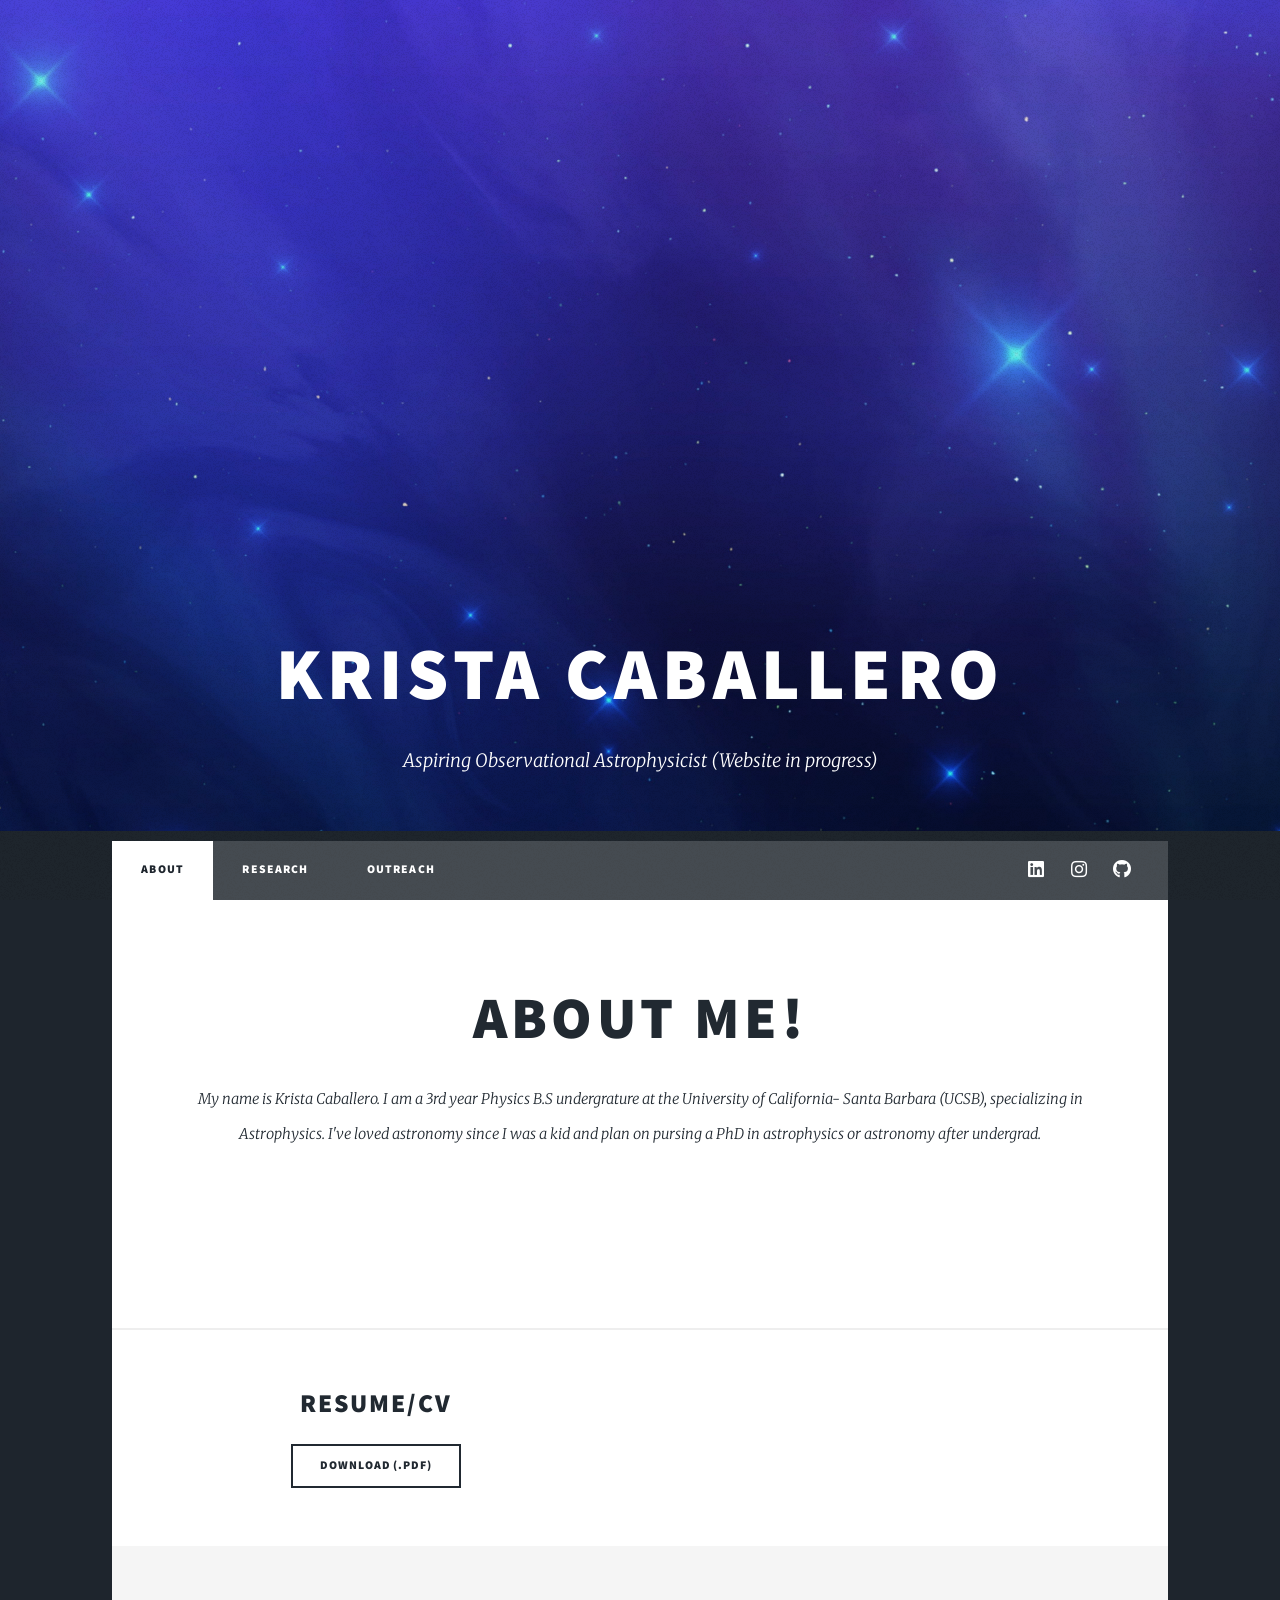
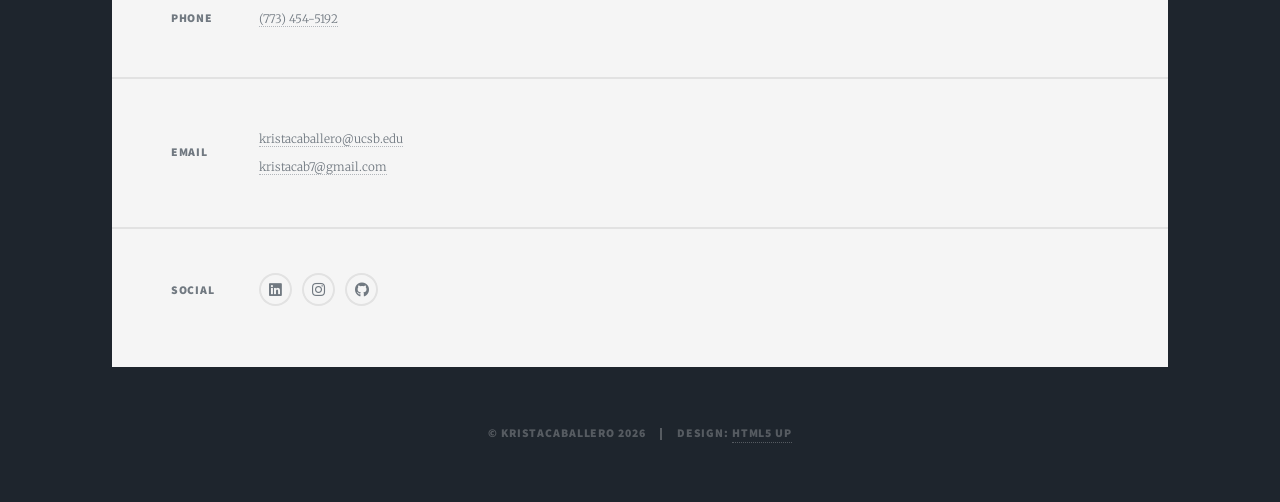
==== commit 9a5dd3d2: "footer" ====
--- a/about.html
+++ b/about.html
@@ -30,9 +30,9 @@
 				<!-- Nav -->
 					<nav id="nav">
 						<ul class="links">
-							<li class="active"><a href="index.html">About</a></li>
-							<li><a href="generic.html">Research</a></li>
-							<li><a href="elements.html">Outreach</a></li>
+							<li class="active"><a href="about.html">About</a></li>
+							<li><a href="research.html">Research</a></li>
+							<li><a href="outreach.html">Outreach</a></li>
 						</ul>
 						<ul class="icons">
 							<li><a href="#" class="icon brands fa-linkedin"><span class="label">LinkedIn</span></a></li>
@@ -73,11 +73,11 @@
 		
 					</div>
 
-				
-
-
+				<!-- Footer -->
+					<footer id="footer">
+						
 						<section class="split contact">
-						
+							
 							<section>
 								<h3>Phone</h3>
 								<p><a href="#">(773) 454-5192</a></p>
@@ -114,5 +114,5 @@
 			<script src="assets/js/util.js"></script>
 			<script src="assets/js/main.js"></script>
 
-	</body>
+	</body>			
 </html>
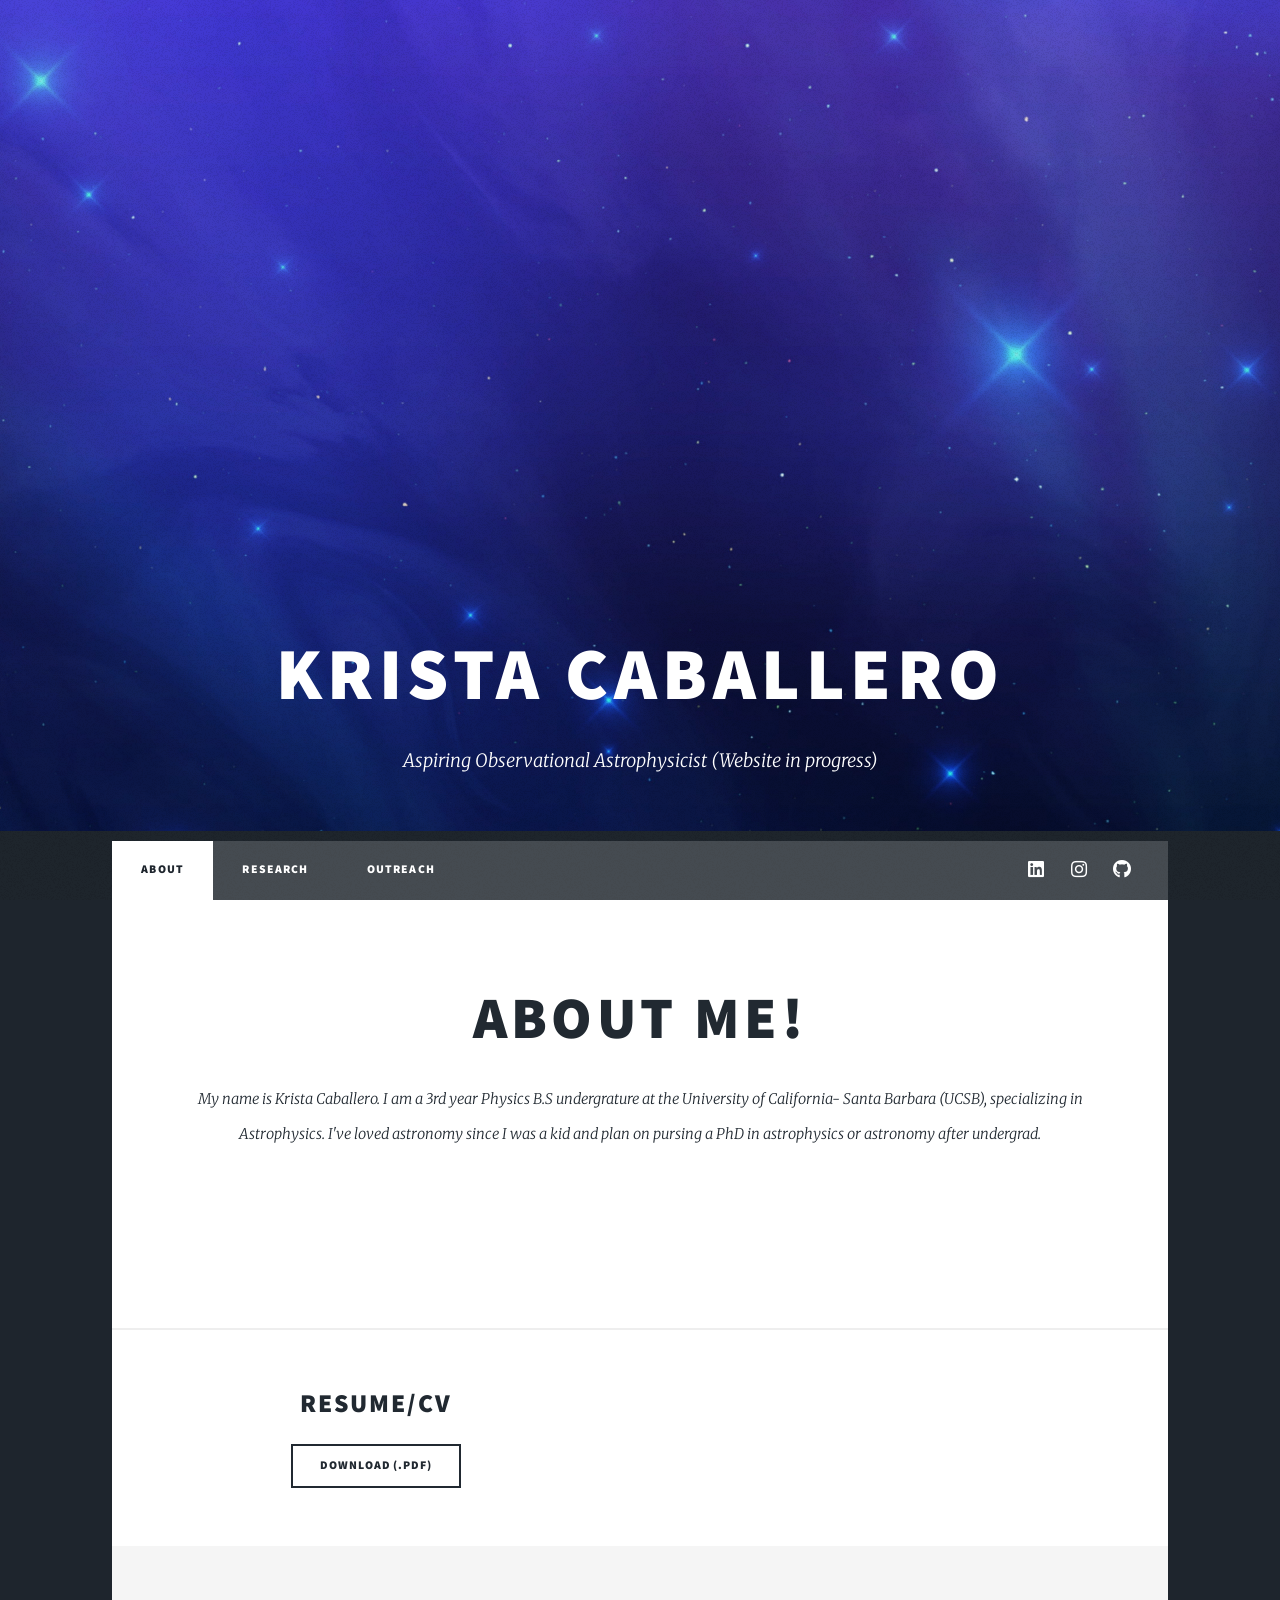
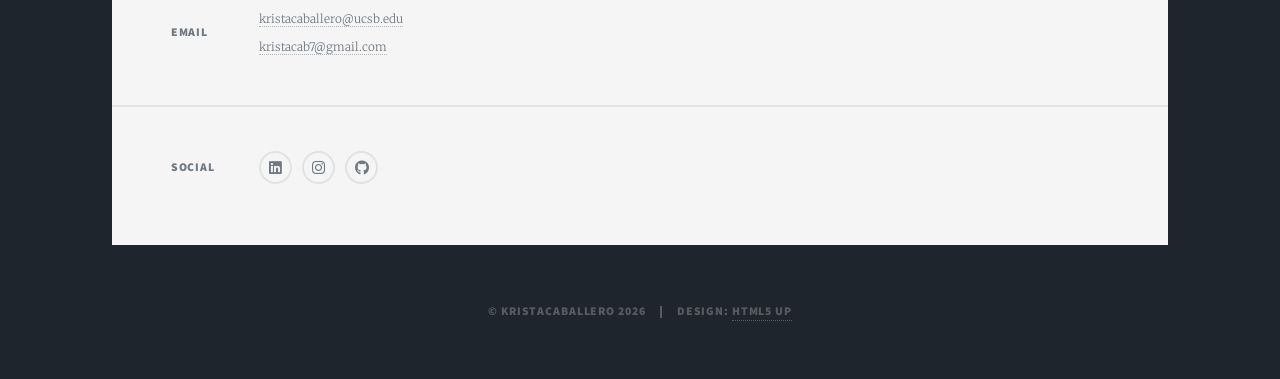
==== commit b862137a: "remove number" ====
--- a/about.html
+++ b/about.html
@@ -78,15 +78,14 @@
 						
 						<section class="split contact">
 							
-							<section>
-								<h3>Phone</h3>
-								<p><a href="#">(773) 454-5192</a></p>
-							</section>
+
+							
 							<section>
 								<h3>Email</h3>
-								<p><a href="#">kristacaballero@ucsb.edu </a> <br/> 
-								<a href= "#"> kristacab7@gmail.com </a> </p>
-							</section>
+								<p><a href="#" onclick="copyToClipboard('kristacaballero@ucsb.edu', event)">kristacaballero@ucsb.edu</a> <br/>
+								<a href="#" onclick="copyToClipboard('kristacab7@gmail.com', event)">kristacab7@gmail.com</a></p>
+							</section>							
+	
 							<section>
 								<h3>Social</h3>
 								<ul class="icons alt">
@@ -114,5 +113,18 @@
 			<script src="assets/js/util.js"></script>
 			<script src="assets/js/main.js"></script>
 
+
+			<script>
+			function copyToClipboard(text, event) {
+				event.preventDefault();
+				navigator.clipboard.writeText(text).then(() => {
+					const el = event.target;
+					const original = el.textContent;
+					el.textContent = "Copied!";
+					setTimeout(() => { el.textContent = original; }, 1500);
+				});
+			}
+			</script>
+
 	</body>			
 </html>
